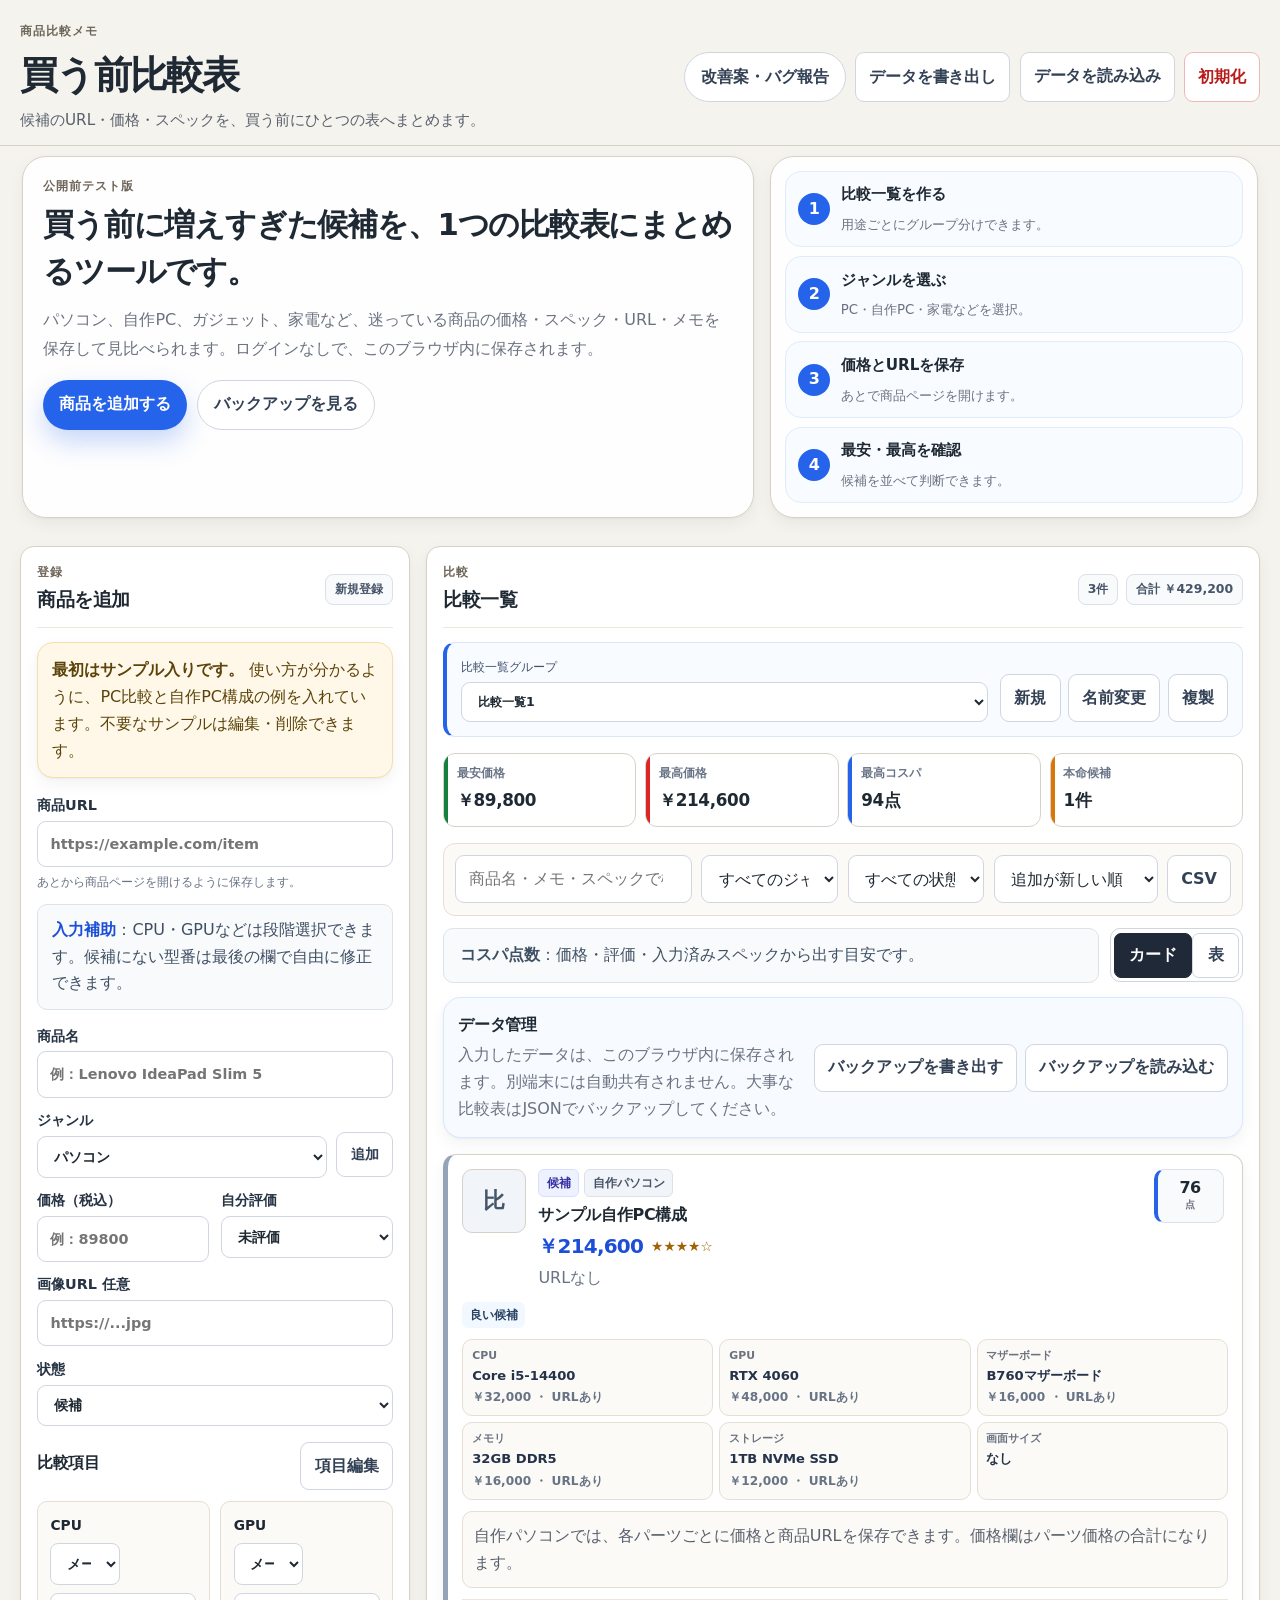
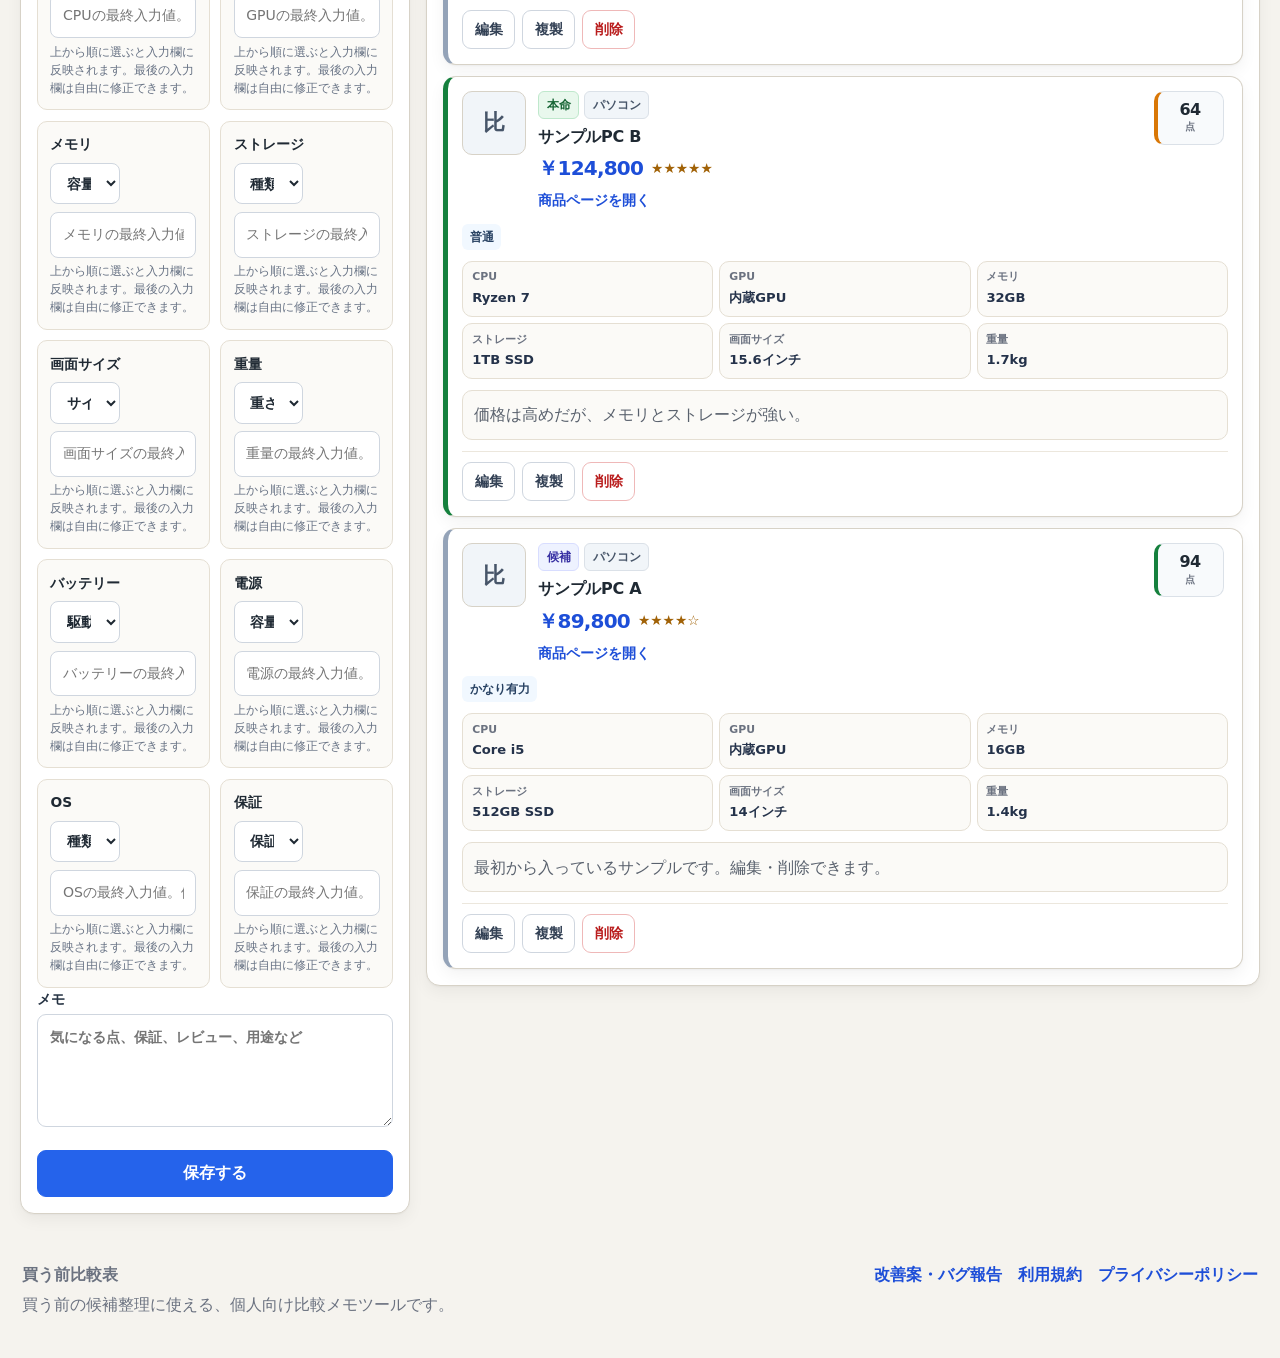
==== index.html @ 17bbf580 "first commit" ====
<!doctype html>
<html lang="ja">
<head>
  <meta charset="UTF-8" />
  <meta name="viewport" content="width=device-width, initial-scale=1.0" />
  <title>買う前比較表｜商品・PC・自作パーツを整理する比較メモ</title>
  <meta name="description" content="買う前に迷っている商品を、価格・スペック・URL・メモごとに整理できる比較表ツール。パソコン、自作PC、ガジェット、家電の候補整理に使えます。" />
  <meta name="theme-color" content="#2563eb" />
  <meta property="og:title" content="買う前比較表｜買う前の候補を整理する比較メモ" />
  <meta property="og:description" content="価格・スペック・URL・メモをまとめて、PC・自作パーツ・ガジェットなどを比較できます。" />
  <meta property="og:type" content="website" />
  <meta property="og:url" content="https://your-domain.example/" />
  <meta property="og:image" content="https://your-domain.example/ogp.png" />
  <meta name="twitter:card" content="summary_large_image" />
  <meta name="twitter:title" content="買う前比較表｜買う前の候補を整理する比較メモ" />
  <meta name="twitter:description" content="価格・スペック・URL・メモをまとめて、買う前の候補を整理できます。" />
  <meta name="twitter:image" content="https://your-domain.example/ogp.png" />
  <link rel="icon" href="favicon.svg" type="image/svg+xml" />
  <link rel="stylesheet" href="styles.css" />
</head>
<body>
  <header class="app-header">
    <div>
      <p class="eyebrow">商品比較メモ</p>
      <h1>買う前比較表</h1>
      <p class="lead">候補のURL・価格・スペックを、買う前にひとつの表へまとめます。</p>
    </div>
    <div class="header-actions">
      <a class="secondary button-link" href="feedback.html">改善案・バグ報告</a>
      <button id="exportJsonBtn" class="secondary">データを書き出し</button>
      <label class="secondary import-label">
        データを読み込み
        <input id="importJsonInput" type="file" accept="application/json" hidden>
      </label>
      <button id="resetBtn" class="danger ghost">初期化</button>
    </div>
  </header>

  <section class="public-intro" aria-label="買う前比較表の概要">
    <div class="intro-copy">
      <p class="eyebrow">公開前テスト版</p>
      <h2>買う前に増えすぎた候補を、1つの比較表にまとめるツールです。</h2>
      <p>パソコン、自作PC、ガジェット、家電など、迷っている商品の価格・スペック・URL・メモを保存して見比べられます。ログインなしで、このブラウザ内に保存されます。</p>
      <div class="intro-actions">
        <a class="primary button-link" href="#productForm">商品を追加する</a>
        <a class="secondary button-link" href="#dataManagement">バックアップを見る</a>
      </div>
    </div>
    <ol class="quick-steps">
      <li><span>1</span><strong>比較一覧を作る</strong><small>用途ごとにグループ分けできます。</small></li>
      <li><span>2</span><strong>ジャンルを選ぶ</strong><small>PC・自作PC・家電などを選択。</small></li>
      <li><span>3</span><strong>価格とURLを保存</strong><small>あとで商品ページを開けます。</small></li>
      <li><span>4</span><strong>最安・最高を確認</strong><small>候補を並べて判断できます。</small></li>
    </ol>
  </section>

  <main class="layout">
    <section class="panel form-panel">
      <div class="section-heading">
        <div>
          <p class="eyebrow">登録</p>
          <h2>商品を追加</h2>
        </div>
        <span id="formModeBadge" class="badge">新規登録</span>
      </div>

      <div class="sample-notice">
        <strong>最初はサンプル入りです。</strong>使い方が分かるように、PC比較と自作PC構成の例を入れています。不要なサンプルは編集・削除できます。
      </div>

      <form id="productForm">
        <input type="hidden" id="editingId" />

        <label>
          商品URL
          <input id="productUrl" type="url" placeholder="https://example.com/item" />
          <small>あとから商品ページを開けるように保存します。</small>
        </label>

        <div class="manual-guide">
          <strong>入力補助</strong>：CPU・GPUなどは段階選択できます。候補にない型番は最後の欄で自由に修正できます。
        </div>

        <label>
          商品名
          <input id="productName" type="text" placeholder="例：Lenovo IdeaPad Slim 5" required />
        </label>

        <label>
          ジャンル
          <div class="split-row">
            <select id="categorySelect"></select>
            <button id="newCategoryBtn" type="button" class="secondary compact">追加</button>
          </div>
        </label>

        <div class="two-column-form">
          <label>
            価格（税込）
            <input id="productPrice" type="number" min="0" step="1" placeholder="例：89800" />
          </label>

          <label>
            自分評価
            <select id="productRating">
              <option value="">未評価</option>
              <option value="5">★★★★★ 5</option>
              <option value="4">★★★★☆ 4</option>
              <option value="3">★★★☆☆ 3</option>
              <option value="2">★★☆☆☆ 2</option>
              <option value="1">★☆☆☆☆ 1</option>
            </select>
          </label>
        </div>

        <label>
          画像URL 任意
          <input id="imageUrl" type="url" placeholder="https://...jpg" />
        </label>

        <label>
          状態
          <select id="productStatus">
            <option value="候補">候補</option>
            <option value="本命">本命</option>
            <option value="保留">保留</option>
            <option value="買わない">買わない</option>
          </select>
        </label>

        <div class="dynamic-specs">
          <div class="section-heading mini">
            <h3>比較項目</h3>
            <button id="editSpecsBtn" type="button" class="secondary compact">項目編集</button>
          </div>
          <div id="specFields" class="spec-grid"></div>
        </div>

        <label>
          メモ
          <textarea id="productMemo" rows="4" placeholder="気になる点、保証、レビュー、用途など"></textarea>
        </label>

        <div class="form-actions">
          <button type="submit" class="primary">保存する</button>
          <button id="cancelEditBtn" type="button" class="secondary hidden">編集をやめる</button>
        </div>
      </form>
    </section>

    <section class="panel list-panel">
      <div class="section-heading list-heading">
        <div>
          <p class="eyebrow">比較</p>
          <h2>比較一覧</h2>
        </div>
        <div class="stats">
          <span id="itemCount">0件</span>
          <span id="totalPrice">合計 ¥0</span>
        </div>
      </div>

      <div class="group-manager" aria-label="比較一覧グループ管理">
        <label>
          比較一覧グループ
          <select id="groupSelect"></select>
        </label>
        <div class="group-actions">
          <button id="addGroupBtn" type="button" class="secondary compact">新規</button>
          <button id="renameGroupBtn" type="button" class="secondary compact">名前変更</button>
          <button id="duplicateGroupBtn" type="button" class="secondary compact">複製</button>
        </div>
      </div>

      <div class="summary-grid" id="summaryGrid">
        <article class="summary-card">
          <span>最安価格</span>
          <strong id="minPrice">-</strong>
        </article>
        <article class="summary-card">
          <span>最高価格</span>
          <strong id="maxPrice">-</strong>
        </article>
        <article class="summary-card highlight">
          <span>最高コスパ</span>
          <strong id="bestScore">-</strong>
        </article>
        <article class="summary-card">
          <span>本命候補</span>
          <strong id="favoriteCount">0件</strong>
        </article>
      </div>

      <div class="toolbar">
        <input id="searchInput" type="search" placeholder="商品名・メモ・スペックで検索" />
        <select id="filterCategory"></select>
        <select id="filterStatus">
          <option value="all">すべての状態</option>
          <option value="候補">候補</option>
          <option value="本命">本命</option>
          <option value="保留">保留</option>
          <option value="買わない">買わない</option>
        </select>
        <select id="sortSelect">
          <option value="createdDesc">追加が新しい順</option>
          <option value="scoreDesc">コスパが高い順</option>
          <option value="priceAsc">価格が安い順</option>
          <option value="priceDesc">価格が高い順</option>
          <option value="nameAsc">商品名順</option>
          <option value="statusAsc">状態順</option>
        </select>
        <button id="exportCsvBtn" class="secondary">CSV</button>
      </div>

      <div class="view-row">
        <div class="hint-card">
          <strong>コスパ点数</strong>：価格・評価・入力済みスペックから出す目安です。
        </div>
        <div class="view-switch" aria-label="表示切替">
          <button id="cardViewBtn" class="secondary active" type="button">カード</button>
          <button id="tableViewBtn" class="secondary" type="button">表</button>
        </div>
      </div>

      <div id="dataManagement" class="data-management">
        <div>
          <h3>データ管理</h3>
          <p>入力したデータは、このブラウザ内に保存されます。別端末には自動共有されません。大事な比較表はJSONでバックアップしてください。</p>
        </div>
        <div class="data-actions">
          <button id="exportJsonBtnInline" type="button" class="secondary compact">バックアップを書き出す</button>
          <label class="secondary import-label compact">
            バックアップを読み込む
            <input id="importJsonInputInline" type="file" accept="application/json" hidden>
          </label>
        </div>
      </div>

      <div id="emptyState" class="empty-state">
        <h3>商品が未登録です</h3>
        <p>フォームから比較したい商品を追加してください。使い方を試したい場合は、サンプルを入れられます。</p>
        <button id="loadSampleDataBtn" type="button" class="secondary">サンプルデータを追加</button>
      </div>

      <div id="cardsGrid" class="cards-grid hidden"></div>

      <div class="table-wrap hidden" id="tableWrap">
        <table id="productTable">
          <thead id="tableHead"></thead>
          <tbody id="tableBody"></tbody>
        </table>
      </div>
    </section>
  </main>

  <dialog id="categoryDialog" class="dialog wide-dialog">
    <form method="dialog" id="categoryForm">
      <h2>ジャンルを追加</h2>
      <label>
        ジャンル名
        <input id="newCategoryName" type="text" placeholder="例：カメラ" />
      </label>

      <div class="builder-heading">
        <div>
          <h3>比較項目と入力方式</h3>
          <p class="muted">項目ごとに入力方法を設定できます。</p>
        </div>
        <button id="addCategoryFieldBtn" type="button" class="secondary compact">項目を追加</button>
      </div>

      <div id="categoryFieldBuilder" class="field-builder"></div>

      <div class="hint-card compact-hint">
        <strong>候補選択：</strong>候補をカンマ区切りか改行で入力します。<br>
        <strong>段階選択：</strong><code>メーカー &gt; シリーズ &gt; 候補</code> のように1行ずつ入力します。
      </div>

      <menu>
        <button value="cancel" class="secondary">キャンセル</button>
        <button id="saveCategoryBtn" value="default" class="primary">追加</button>
      </menu>
    </form>
  </dialog>

  <dialog id="specDialog" class="dialog wide-dialog">
    <form method="dialog" id="specForm">
      <h2>比較項目を編集</h2>
      <p id="specDialogCategory" class="muted"></p>

      <div class="builder-heading">
        <div>
          <h3>項目設計</h3>
          <p class="muted">項目名・入力方式・候補・並び順を変更できます。</p>
        </div>
        <button id="addSpecFieldBtn" type="button" class="secondary compact">項目を追加</button>
      </div>

      <div id="specFieldBuilder" class="field-builder"></div>

      <div class="hint-card compact-hint">
        <strong>自動：</strong>CPUやGPUなど、アプリ側に用意した段階選択を使います。<br>
        <strong>自由入力：</strong>普通の入力欄になります。<br>
        <strong>候補から選択：</strong>自分で登録した候補から選べます。<br>
        <strong>段階選択：</strong><code>NVIDIA &gt; RTX 40シリーズ &gt; RTX 4060</code> のような階層候補を作れます。<br>
        <strong>順番変更：</strong>各項目の「↑」「↓」で比較表に出す順番を変えられます。
      </div>

      <menu>
        <button value="cancel" class="secondary">キャンセル</button>
        <button id="saveSpecsBtn" value="default" class="primary">保存</button>
      </menu>
    </form>
  </dialog>

  <footer class="app-footer">
    <div>
      <strong>買う前比較表</strong>
      <p>買う前の候補整理に使える、個人向け比較メモツールです。</p>
    </div>
    <nav aria-label="フッターリンク">
      <a href="feedback.html">改善案・バグ報告</a>
      <a href="terms.html">利用規約</a>
      <a href="privacy.html">プライバシーポリシー</a>
    </nav>
  </footer>

  <template id="specInputTemplate">
    <label class="spec-field">
      <span></span>
      <input type="text" />
    </label>
  </template>

  <script src="app.js"></script>
</body>
</html>
---- styles.css ----
:root {
  --bg: #f3f7fb;
  --panel: #ffffff;
  --ink: #172033;
  --muted: #667085;
  --line: #dbe4f0;
  --brand: #2563eb;
  --brand-strong: #1d4ed8;
  --brand-soft: #eaf2ff;
  --accent: #0f766e;
  --accent-soft: #e7f8f5;
  --danger: #e5484d;
  --danger-strong: #c92a2f;
  --danger-soft: #fff0f1;
  --warning: #f59e0b;
  --warning-soft: #fff7df;
  --success: #16a34a;
  --success-soft: #eaf8ef;
  --blue-soft: #eaf2ff;
  --shadow: 0 18px 44px rgba(37, 99, 235, 0.10);
  --shadow-small: 0 10px 24px rgba(15, 23, 42, 0.07);
  --radius: 22px;
}

* { box-sizing: border-box; }

html { scroll-behavior: smooth; }

body {
  margin: 0;
  font-family: Inter, ui-sans-serif, system-ui, -apple-system, BlinkMacSystemFont, "Segoe UI", sans-serif;
  color: var(--ink);
  background:
    linear-gradient(180deg, #ffffff 0%, #f7f7f7 42%, #eeeeee 100%);
  min-height: 100vh;
}

button,
input,
select,
textarea { font: inherit; }

button,
.import-label {
  border: 0;
  border-radius: 999px;
  padding: 0.72rem 1rem;
  cursor: pointer;
  font-weight: 800;
  transition: transform 0.15s ease, box-shadow 0.15s ease, opacity 0.15s ease, background 0.15s ease;
  white-space: nowrap;
}

button:hover,
.import-label:hover { transform: translateY(-1px); }
button:active { transform: translateY(0); }

.primary {
  background: var(--brand);
  color: white;
  box-shadow: 0 8px 18px rgba(47, 93, 80, 0.18);
}

.primary:hover { background: var(--brand-strong); }

.secondary,
.import-label {
  background: #efe8dc;
  color: var(--ink);
}

.secondary.active {
  background: var(--brand);
  color: white;
}

.danger { color: white; background: var(--danger); }
.ghost { background: transparent; color: var(--danger); border: 1px solid rgba(179, 58, 58, 0.35); }
.compact { padding: 0.66rem 0.85rem; }
.hidden { display: none !important; }

.app-header {
  max-width: 1440px;
  margin: 0 auto;
  padding: 2.2rem 1.4rem 1rem;
  display: flex;
  justify-content: space-between;
  align-items: flex-end;
  gap: 1.4rem;
}

h1, h2, h3, p { margin-top: 0; }
h1 { font-size: clamp(2.1rem, 4vw, 4.3rem); margin-bottom: 0.45rem; letter-spacing: -0.06em; }
h2 { margin-bottom: 0; font-size: 1.38rem; }
h3 { margin-bottom: 0.4rem; }
.lead { color: var(--muted); max-width: 52rem; margin-bottom: 0; line-height: 1.8; }
.eyebrow { color: var(--accent); font-weight: 900; letter-spacing: 0.08em; font-size: 0.78rem; margin-bottom: 0.3rem; }
.muted { color: var(--muted); }

.header-actions {
  display: flex;
  gap: 0.6rem;
  flex-wrap: wrap;
  justify-content: flex-end;
}

.layout {
  max-width: 1440px;
  margin: 0 auto;
  padding: 1rem 1.4rem 2.5rem;
  display: grid;
  grid-template-columns: minmax(340px, 430px) minmax(0, 1fr);
  gap: 1.2rem;
  align-items: start;
}

.panel {
  background: rgba(255, 253, 248, 0.9);
  border: 1px solid rgba(231, 223, 210, 0.92);
  border-radius: var(--radius);
  box-shadow: var(--shadow);
  backdrop-filter: blur(12px);
}

.form-panel { padding: 1.2rem; position: sticky; top: 1rem; }
.list-panel { padding: 1.2rem; min-width: 0; }

.section-heading {
  display: flex;
  justify-content: space-between;
  align-items: center;
  gap: 1rem;
  margin-bottom: 1.1rem;
}

.list-heading { margin-bottom: 0.8rem; }
.section-heading.mini { margin: 1rem 0 0.7rem; }

.badge,
.stats span {
  background: #f3eadb;
  color: #5c4222;
  border-radius: 999px;
  padding: 0.38rem 0.72rem;
  font-size: 0.82rem;
  font-weight: 900;
}

.stats {
  display: flex;
  gap: 0.5rem;
  flex-wrap: wrap;
  justify-content: flex-end;
}

.summary-grid {
  display: grid;
  grid-template-columns: repeat(auto-fit, minmax(140px, 1fr));
  gap: 0.7rem;
  margin-bottom: 1rem;
}

.summary-card {
  background: #fbf7ef;
  border: 1px solid var(--line);
  border-radius: 18px;
  padding: 0.8rem 0.95rem;
  min-width: 0;
}

.summary-card span {
  display: block;
  color: var(--muted);
  font-size: 0.78rem;
  font-weight: 800;
  margin-bottom: 0.25rem;
}

.summary-card strong {
  font-size: 1.2rem;
  letter-spacing: -0.03em;
}

.summary-card.highlight {
  background: var(--brand-soft);
  border-color: rgba(47, 93, 80, 0.25);
}

form label {
  display: block;
  font-weight: 800;
  margin-bottom: 0.82rem;
}

input,
select,
textarea {
  width: 100%;
  border: 1px solid var(--line);
  background: white;
  border-radius: 14px;
  padding: 0.78rem 0.9rem;
  color: var(--ink);
  outline: none;
  margin-top: 0.35rem;
}

input:focus,
select:focus,
textarea:focus {
  border-color: rgba(47, 93, 80, 0.65);
  box-shadow: 0 0 0 4px rgba(47, 93, 80, 0.1);
}

textarea { resize: vertical; }
small { display: block; color: var(--muted); font-weight: 500; margin-top: 0.35rem; line-height: 1.6; }

.fetch-status {
  margin-top: 0.55rem;
  border-radius: 14px;
  padding: 0.72rem 0.85rem;
  line-height: 1.6;
  font-size: 0.88rem;
  font-weight: 800;
  background: #f2eee6;
  border: 1px solid var(--line);
  color: #544536;
}

.fetch-status[data-type="loading"] {
  background: #edf3ef;
  border-color: rgba(47, 93, 80, 0.22);
  color: var(--brand-strong);
}

.fetch-status[data-type="success"] {
  background: #e7f2e9;
  border-color: rgba(47, 93, 80, 0.24);
  color: #24483e;
}

.fetch-status[data-type="error"] {
  background: #f8e6e4;
  border-color: rgba(179, 58, 58, 0.22);
  color: #8f302e;
}

button:disabled {
  cursor: wait;
  opacity: 0.72;
  transform: none;
}

.url-row,
.split-row,
.form-actions {
  display: flex;
  gap: 0.55rem;
  align-items: center;
}

.url-row input,
.split-row select { flex: 1; }
.form-actions { margin-top: 1rem; }
.form-actions button { flex: 1; }

.two-column-form {
  display: grid;
  grid-template-columns: 1fr 1fr;
  gap: 0.7rem;
}

.spec-grid {
  display: grid;
  grid-template-columns: repeat(2, minmax(0, 1fr));
  gap: 0.65rem;
}
.spec-field { margin-bottom: 0 !important; }
.spec-field span { display: block; font-size: 0.85rem; }

.toolbar {
  display: grid;
  grid-template-columns: minmax(160px, 1.3fr) minmax(120px, 0.75fr) minmax(120px, 0.75fr) minmax(140px, 0.9fr) auto;
  gap: 0.6rem;
  margin-bottom: 0.85rem;
}
.toolbar input,
.toolbar select { margin-top: 0; }

.view-row {
  display: grid;
  grid-template-columns: minmax(0, 1fr) auto;
  gap: 0.7rem;
  align-items: stretch;
  margin-bottom: 1rem;
}

.hint-card {
  background: #f2eee6;
  border: 1px dashed #d8cbb8;
  border-radius: 16px;
  padding: 0.85rem 1rem;
  color: #544536;
  line-height: 1.7;
}

.view-switch {
  display: flex;
  background: #f2eee6;
  border: 1px solid var(--line);
  border-radius: 999px;
  padding: 0.25rem;
  align-self: center;
}

.view-switch button {
  padding: 0.58rem 0.9rem;
  box-shadow: none;
}

.empty-state {
  padding: 3.5rem 1rem;
  text-align: center;
  color: var(--muted);
  border: 1px dashed var(--line);
  border-radius: 18px;
}

.cards-grid {
  display: grid;
  grid-template-columns: repeat(2, minmax(0, 1fr));
  gap: 0.9rem;
}

.product-card {
  background: white;
  border: 1px solid var(--line);
  border-radius: 22px;
  padding: 1rem;
  box-shadow: var(--shadow-small);
  display: flex;
  flex-direction: column;
  gap: 0.78rem;
  min-width: 0;
}

.card-top {
  display: grid;
  grid-template-columns: 76px minmax(0, 1fr) 68px;
  gap: 0.85rem;
  align-items: start;
}

.card-image-wrap {
  width: 76px;
  height: 76px;
  border-radius: 18px;
  border: 1px solid var(--line);
  overflow: hidden;
  background: #f3eadb;
  display: grid;
  place-items: center;
  color: #8a6d43;
  font-weight: 1000;
  font-size: 1.35rem;
}

.card-image { width: 100%; height: 100%; object-fit: cover; }
.card-image-wrap.no-image { background: linear-gradient(135deg, #f4eadc, #edf3ef); }

.card-main { min-width: 0; }
.card-meta { display: flex; flex-wrap: wrap; gap: 0.35rem; margin-bottom: 0.35rem; }
.product-card h3 {
  font-size: 1.02rem;
  line-height: 1.45;
  margin-bottom: 0.45rem;
  display: -webkit-box;
  -webkit-line-clamp: 2;
  -webkit-box-orient: vertical;
  overflow: hidden;
}

.card-price-row { display: flex; align-items: center; flex-wrap: wrap; gap: 0.5rem; margin-bottom: 0.25rem; }
.card-price { font-size: 1.25rem; letter-spacing: -0.04em; }
.rating-chip { color: #956421; font-weight: 900; font-size: 0.86rem; }
.category-chip {
  display: inline-flex;
  align-items: center;
  border-radius: 999px;
  padding: 0.28rem 0.58rem;
  background: var(--blue-soft);
  color: #334155;
  font-weight: 900;
  font-size: 0.82rem;
}

.score-ring {
  width: 66px;
  height: 66px;
  border-radius: 50%;
  display: grid;
  place-items: center;
  background:
    radial-gradient(circle closest-side, white 68%, transparent 70%),
    conic-gradient(var(--brand) calc(var(--score) * 1%), #eee5d7 0);
  border: 1px solid var(--line);
  position: relative;
}

.score-ring strong {
  font-size: 1.12rem;
  line-height: 1;
  letter-spacing: -0.04em;
}

.score-ring span {
  position: absolute;
  bottom: 0.78rem;
  font-size: 0.62rem;
  color: var(--muted);
  font-weight: 900;
}

.score-ring.excellent { background: radial-gradient(circle closest-side, white 68%, transparent 70%), conic-gradient(#2f5d50 calc(var(--score) * 1%), #eee5d7 0); }
.score-ring.good { background: radial-gradient(circle closest-side, white 68%, transparent 70%), conic-gradient(#5d7747 calc(var(--score) * 1%), #eee5d7 0); }
.score-ring.normal { background: radial-gradient(circle closest-side, white 68%, transparent 70%), conic-gradient(#c68b43 calc(var(--score) * 1%), #eee5d7 0); }
.score-ring.low { background: radial-gradient(circle closest-side, white 68%, transparent 70%), conic-gradient(#b33a3a calc(var(--score) * 1%), #eee5d7 0); }

.score-note {
  display: inline-flex;
  align-self: flex-start;
  border-radius: 999px;
  padding: 0.34rem 0.7rem;
  background: #f7f1e8;
  color: #5b5246;
  font-size: 0.82rem;
  font-weight: 900;
}

.spec-chip-list {
  list-style: none;
  margin: 0;
  padding: 0;
  display: grid;
  grid-template-columns: repeat(2, minmax(0, 1fr));
  gap: 0.45rem;
}

.spec-chip-list li {
  background: #fbf7ef;
  border: 1px solid #efe4d4;
  border-radius: 14px;
  padding: 0.55rem 0.65rem;
  min-width: 0;
}

.spec-chip-list span {
  display: block;
  color: var(--muted);
  font-size: 0.72rem;
  font-weight: 800;
  margin-bottom: 0.1rem;
}

.spec-chip-list strong {
  display: block;
  overflow: hidden;
  text-overflow: ellipsis;
  white-space: nowrap;
  font-size: 0.88rem;
}

.card-memo {
  color: var(--muted);
  background: #fbf7ef;
  border-radius: 14px;
  padding: 0.7rem;
  white-space: pre-wrap;
  line-height: 1.7;
  margin-bottom: 0;
}

.card-actions {
  display: flex;
  gap: 0.45rem;
  flex-wrap: wrap;
  margin-top: auto;
}
.card-actions button { padding: 0.5rem 0.72rem; font-size: 0.85rem; }

.table-wrap {
  overflow: auto;
  border: 1px solid var(--line);
  border-radius: 18px;
  background: white;
  max-height: 72vh;
}

table {
  width: 100%;
  border-collapse: separate;
  border-spacing: 0;
  min-width: 1080px;
}

th,
td {
  border-bottom: 1px solid var(--line);
  padding: 0.78rem;
  text-align: left;
  vertical-align: top;
  font-size: 0.92rem;
}

th {
  position: sticky;
  top: 0;
  z-index: 1;
  background: #f7f1e8;
  font-size: 0.78rem;
  color: #5b5246;
  letter-spacing: 0.04em;
  text-transform: uppercase;
}

tr:last-child td { border-bottom: 0; }
tbody tr:hover { background: #fffaf2; }

.product-cell {
  display: flex;
  gap: 0.7rem;
  min-width: 220px;
}

.thumb {
  width: 48px;
  height: 48px;
  border-radius: 12px;
  object-fit: cover;
  border: 1px solid var(--line);
  background: #f3eadb;
  flex: 0 0 auto;
}

.placeholder-thumb {
  display: grid;
  place-items: center;
  color: #8a6d43;
  font-weight: 1000;
}

.product-name { font-weight: 950; margin-bottom: 0.2rem; }
.product-link { color: var(--brand); font-weight: 900; text-decoration: none; font-size: 0.86rem; }
.product-link:hover { text-decoration: underline; }
.price { font-weight: 950; white-space: nowrap; }
.rating-cell { white-space: nowrap; color: #956421; font-weight: 900; }

.status-pill,
.score-badge {
  display: inline-flex;
  align-items: center;
  border-radius: 999px;
  padding: 0.28rem 0.58rem;
  font-weight: 950;
  white-space: nowrap;
  font-size: 0.82rem;
}

.status-pill { background: var(--brand-soft); color: var(--brand-strong); }
.status-pill[data-status="本命"] { background: #e6f0e3; color: #334e2e; }
.status-pill[data-status="保留"] { background: #f7f1e8; color: #7a5c2e; }
.status-pill[data-status="買わない"] { background: #f8e6e4; color: #8f302e; }

.score-badge.excellent { background: #dfeee7; color: #24483e; }
.score-badge.good { background: #e8f1df; color: #4b612e; }
.score-badge.normal { background: #f7ead2; color: #7a5c2e; }
.score-badge.low { background: #f8e6e4; color: #8f302e; }

.row-actions {
  display: flex;
  gap: 0.4rem;
  flex-wrap: wrap;
  min-width: 150px;
}
.row-actions button { padding: 0.45rem 0.62rem; font-size: 0.82rem; }
.memo-cell { color: var(--muted); min-width: 180px; white-space: pre-wrap; }

.dialog {
  border: 0;
  border-radius: 22px;
  width: min(520px, calc(100vw - 2rem));
  padding: 1.2rem;
  box-shadow: 0 25px 80px rgba(31, 41, 51, 0.22);
  background: var(--panel);
}
.dialog::backdrop { background: rgba(31, 41, 51, 0.3); backdrop-filter: blur(3px); }
.dialog menu { display: flex; justify-content: flex-end; gap: 0.6rem; padding: 0; margin-bottom: 0; }

@media (max-width: 1160px) {
  .cards-grid { grid-template-columns: 1fr; }
}

@media (max-width: 980px) {
  .app-header { align-items: flex-start; flex-direction: column; }
  .header-actions { justify-content: flex-start; }
  .layout { grid-template-columns: 1fr; }
  .form-panel { position: static; }
  .toolbar { grid-template-columns: 1fr 1fr; }
  .toolbar button { grid-column: span 2; }
  .view-row { grid-template-columns: 1fr; }
  .view-switch { justify-self: start; }
}

@media (max-width: 720px) {
  .app-header, .layout { padding-left: 0.8rem; padding-right: 0.8rem; }
  .app-header { padding-top: 1.3rem; }
  .panel { border-radius: 18px; }
  .toolbar, .spec-grid, .two-column-form, .summary-grid { grid-template-columns: 1fr; }
  .url-row, .split-row, .form-actions { flex-direction: column; align-items: stretch; }
  .section-heading { align-items: flex-start; flex-direction: column; }
  .stats { justify-content: flex-start; }
  .card-top { grid-template-columns: 64px minmax(0, 1fr); }
  .score-ring { grid-column: 1 / -1; width: 100%; height: auto; border-radius: 16px; padding: 0.65rem; display: flex; justify-content: center; gap: 0.25rem; background: var(--brand-soft) !important; }
  .score-ring span { position: static; align-self: end; }
  .card-image-wrap { width: 64px; height: 64px; border-radius: 16px; }
  .spec-chip-list { grid-template-columns: 1fr; }
  .view-switch { width: 100%; display: grid; grid-template-columns: 1fr 1fr; border-radius: 18px; }
  .view-switch button { width: 100%; }
}

@media (max-width: 420px) {
  button, .import-label { width: 100%; text-align: center; }
  .header-actions { width: 100%; }
  .product-card { padding: 0.85rem; }
  .card-actions { display: grid; grid-template-columns: 1fr; }
}

.paste-assist {
  margin-top: 0.55rem;
  border: 1px dashed rgba(47, 93, 80, 0.28);
  background: rgba(237, 243, 239, 0.75);
  border-radius: 16px;
  padding: 0.75rem;
}

.paste-assist summary {
  cursor: pointer;
  font-weight: 900;
  color: var(--brand-strong);
}

.paste-assist p {
  color: var(--muted);
  font-size: 0.86rem;
  line-height: 1.6;
  margin: 0.55rem 0;
}

.paste-assist textarea {
  margin-bottom: 0.55rem;
  font-weight: 500;
}

.manual-guide {
  border: 1px solid rgba(47, 93, 80, 0.2);
  background: rgba(237, 243, 239, 0.82);
  border-radius: 16px;
  padding: 0.8rem 0.9rem;
  line-height: 1.7;
  color: #32483f;
  margin-bottom: 0.9rem;
}

.manual-guide strong {
  color: var(--brand-strong);
}

.option-helper {
  font-size: 0.75rem;
  line-height: 1.5;
  margin-top: 0.28rem;
}

/* 段階選択式スペック入力 */
.tiered-spec-field {
  background: rgba(251, 247, 239, 0.72);
  border: 1px solid var(--line);
  border-radius: 18px;
  padding: 0.78rem;
}

.tiered-spec-field > span {
  font-size: 0.86rem;
  margin-bottom: 0.45rem;
  color: var(--ink);
}

.tiered-picker {
  display: grid;
  gap: 0.48rem;
}

.tiered-controls {
  display: grid;
  grid-template-columns: repeat(2, minmax(0, 1fr));
  gap: 0.45rem;
}

.tiered-controls select,
.tiered-final-input {
  margin-top: 0;
  border-radius: 12px;
  padding: 0.68rem 0.72rem;
  font-size: 0.88rem;
}

.tiered-final-input {
  background: #fff;
  border-style: dashed;
  font-weight: 800;
}

.tiered-final-input::placeholder {
  font-weight: 500;
}

@media (max-width: 720px) {
  .tiered-controls {
    grid-template-columns: 1fr;
  }
}

.wide-dialog {
  width: min(860px, calc(100vw - 2rem));
  max-height: min(86vh, 900px);
  overflow: auto;
}

.builder-heading {
  display: flex;
  align-items: flex-start;
  justify-content: space-between;
  gap: 1rem;
  margin: 1rem 0 0.8rem;
}

.builder-heading h3 {
  margin-bottom: 0.25rem;
}

.builder-heading p {
  margin-bottom: 0;
  line-height: 1.6;
}

.field-builder {
  display: grid;
  gap: 0.85rem;
  margin-bottom: 0.9rem;
}

.field-builder-row {
  background: #fbf7ef;
  border: 1px solid var(--line);
  border-radius: 18px;
  padding: 0.9rem;
}

.field-builder-top {
  display: grid;
  grid-template-columns: minmax(150px, 1fr) minmax(180px, 0.9fr) auto;
  gap: 0.65rem;
  align-items: end;
}

.builder-row-actions {
  display: flex;
  gap: 0.35rem;
  align-items: center;
  justify-content: flex-end;
  flex-wrap: wrap;
}

.builder-row-actions .compact {
  min-width: 2.4rem;
}

.field-builder-row label {
  margin-bottom: 0.65rem;
}

.field-builder-row label:last-child {
  margin-bottom: 0;
}

.builder-options-block,
.builder-tiered-block {
  margin-top: 0.55rem;
}

.builder-tiered-block {
  background: rgba(237, 243, 239, 0.7);
  border: 1px dashed rgba(47, 93, 80, 0.22);
  border-radius: 16px;
  padding: 0.75rem;
}

.compact-hint {
  font-size: 0.9rem;
  margin: 0.8rem 0 0.2rem;
}

.compact-hint code {
  background: white;
  border: 1px solid var(--line);
  padding: 0.08rem 0.28rem;
  border-radius: 6px;
}

.selectable-spec-field select {
  margin-bottom: 0.4rem;
}

.selectable-spec-field input {
  margin-top: 0.15rem;
}

@media (max-width: 720px) {
  .builder-heading {
    flex-direction: column;
  }

  .field-builder-top {
    grid-template-columns: 1fr;
  }

  .builder-row-actions {
    justify-content: stretch;
  }

  .builder-row-actions button {
    flex: 1;
  }
}

/* 自作パソコン：パーツごとの価格・URL入力 */
.self-build-spec-grid {
  display: grid;
  grid-template-columns: 1fr;
  gap: 0.8rem;
}

.self-build-summary {
  display: grid;
  grid-template-columns: minmax(0, 1fr) auto;
  gap: 0.85rem;
  align-items: center;
  border: 1px solid rgba(47, 93, 80, 0.22);
  background: rgba(237, 243, 239, 0.9);
  border-radius: 18px;
  padding: 0.95rem;
}

.self-build-summary p {
  color: var(--muted);
  margin-top: 0.25rem;
  line-height: 1.65;
}

.self-build-total-box {
  min-width: 140px;
  border-radius: 16px;
  background: white;
  border: 1px solid var(--line);
  padding: 0.75rem 0.9rem;
  text-align: right;
  box-shadow: var(--shadow-small);
}

.self-build-total-box span {
  display: block;
  color: var(--muted);
  font-size: 0.78rem;
  font-weight: 900;
}

.self-build-total-box strong {
  display: block;
  margin-top: 0.12rem;
  font-size: 1.15rem;
  letter-spacing: -0.04em;
}

.self-build-part-field {
  border: 1px solid var(--line);
  background: #fffaf2;
  border-radius: 20px;
  padding: 0.85rem;
  display: grid;
  gap: 0.7rem;
}

.self-build-part-title {
  display: flex;
  justify-content: space-between;
  gap: 0.8rem;
  align-items: baseline;
}

.self-build-part-title strong {
  font-size: 1rem;
}

.self-build-part-title span {
  color: var(--muted);
  font-weight: 800;
  font-size: 0.78rem;
}

.self-build-main-input {
  margin-bottom: 0 !important;
  background: white;
}

.self-build-meta-grid {
  display: grid;
  grid-template-columns: 0.75fr 1.25fr;
  gap: 0.55rem;
}

.self-build-meta-grid label {
  margin-bottom: 0 !important;
}

.self-build-meta-grid input {
  margin-top: 0.28rem;
}

.self-build-part-memo-label {
  grid-column: 1 / -1;
}

.part-cell {
  display: grid;
  gap: 0.15rem;
  min-width: 150px;
}

.part-cell strong {
  font-size: 0.9rem;
}

.part-cell span {
  display: flex;
  flex-wrap: wrap;
  gap: 0.4rem;
  align-items: center;
}

.part-inline-price,
.part-inline-memo,
.part-chip-meta {
  display: block;
  color: var(--muted);
  font-size: 0.76rem;
  font-weight: 850;
  margin-top: 0.12rem;
}

.part-link {
  font-size: 0.76rem;
}

@media (max-width: 720px) {
  .self-build-summary,
  .self-build-meta-grid {
    grid-template-columns: 1fr;
  }

  .self-build-total-box {
    text-align: left;
  }

  .self-build-part-title {
    align-items: flex-start;
    flex-direction: column;
  }
}


/* ===== Friendly color redesign ===== */
body {
  background:
    radial-gradient(circle at 12% 0%, rgba(37, 99, 235, 0.10), transparent 30%),
    radial-gradient(circle at 88% 8%, rgba(20, 184, 166, 0.12), transparent 28%),
    linear-gradient(180deg, #f7fbff 0%, #f3f7fb 52%, #eef4fb 100%);
}

body::before {
  content: "";
  position: fixed;
  inset: 0;
  pointer-events: none;
  background-image:
    linear-gradient(rgba(37,99,235,0.045) 1px, transparent 1px),
    linear-gradient(90deg, rgba(37,99,235,0.045) 1px, transparent 1px);
  background-size: 44px 44px;
  mask-image: linear-gradient(to bottom, rgba(0,0,0,0.48), transparent 62%);
}

.app-header { padding-top: 2.3rem; }

h1 {
  font-weight: 950;
  letter-spacing: -0.075em;
  color: #10213f;
}

h2, h3, .product-name { letter-spacing: -0.035em; }

.eyebrow {
  color: var(--brand);
  letter-spacing: 0.12em;
  text-transform: uppercase;
}

.lead { color: #53627a; }

.panel {
  background: rgba(255, 255, 255, 0.92);
  border: 1px solid rgba(206, 220, 240, 0.96);
  box-shadow: var(--shadow);
}

.form-panel,
.list-panel { box-shadow: 0 22px 60px rgba(37, 99, 235, 0.08); }

button,
.import-label {
  border: 1px solid transparent;
  letter-spacing: -0.01em;
}

.primary {
  background: linear-gradient(135deg, var(--brand), #3b82f6);
  color: #ffffff;
  box-shadow: 0 12px 26px rgba(37, 99, 235, 0.25);
}

.primary:hover { background: linear-gradient(135deg, var(--brand-strong), #2563eb); }

.secondary,
.import-label {
  background: #edf4ff;
  color: #1d4ed8;
  border-color: #c7dcff;
}

.secondary:hover,
.import-label:hover { background: #dfeeff; }

.secondary.active {
  background: var(--brand);
  color: #ffffff;
  border-color: var(--brand);
}

.danger {
  color: #ffffff;
  background: linear-gradient(135deg, var(--danger), #f87171);
  box-shadow: 0 10px 22px rgba(229, 72, 77, 0.18);
}

.danger:hover { background: linear-gradient(135deg, var(--danger-strong), var(--danger)); }

.ghost {
  background: #ffffff;
  color: var(--danger-strong);
  border: 1px solid rgba(229, 72, 77, 0.35);
}

.ghost:hover { background: var(--danger-soft); }

.badge,
.stats span {
  background: #eaf2ff;
  color: #1d4ed8;
  border: 1px solid #c7dcff;
}

.summary-card {
  background: #ffffff;
  border-color: #dbe7f6;
  box-shadow: 0 8px 20px rgba(15, 23, 42, 0.04);
}

.summary-card:nth-child(1) {
  background: #eaf8ef;
  border-color: #bfe8cc;
}

.summary-card:nth-child(2) {
  background: #fff0f1;
  border-color: #ffc9ce;
}

.summary-card.highlight {
  background: #eaf2ff;
  border-color: #bad3ff;
}

input,
select,
textarea,
.dialog,
.self-build-total-box,
.product-card,
.table-wrap,
.compact-hint code {
  background: #ffffff;
  border-color: var(--line);
}

input:focus,
select:focus,
textarea:focus {
  border-color: var(--brand);
  box-shadow: 0 0 0 4px rgba(37, 99, 235, 0.13);
}

.fetch-status {
  background: #f3f7ff;
  border-color: #c7dcff;
  color: #1e3a8a;
}

.fetch-status[data-type="loading"] {
  background: #eaf2ff;
  border-color: #bad3ff;
  color: #1d4ed8;
}

.fetch-status[data-type="success"] {
  background: var(--success-soft);
  border-color: #bfe8cc;
  color: #166534;
}

.fetch-status[data-type="error"] {
  background: var(--danger-soft);
  border-color: #ffc9ce;
  color: #b4232b;
}

.hint-card,
.manual-guide,
.paste-assist,
.builder-tiered-block {
  background: #f1f8ff;
  border-color: #c7dcff;
  color: #284263;
}

.manual-guide strong,
.paste-assist summary,
.product-link { color: var(--brand-strong); }

.tiered-spec-field,
.field-builder-row,
.self-build-part-field,
.card-memo,
.spec-chip-list li,
.score-note {
  background: #f8fbff;
  border-color: #dbe7f6;
  color: #24324a;
}

.self-build-summary {
  background: linear-gradient(135deg, #eaf2ff, #e7f8f5);
  border-color: #bad3ff;
}

.card-image-wrap,
.thumb,
.placeholder-thumb {
  background: #eaf2ff;
  color: var(--brand-strong);
}

.card-image-wrap.no-image { background: linear-gradient(135deg, #eaf2ff, #e7f8f5); }

.product-card {
  transition: transform 0.16s ease, box-shadow 0.16s ease, border-color 0.16s ease;
}

.product-card:hover {
  transform: translateY(-2px);
  border-color: #bad3ff;
  box-shadow: 0 18px 42px rgba(37, 99, 235, 0.12);
}

.category-chip {
  background: #eef2ff;
  color: #4338ca;
  border: 1px solid #d8ddff;
}

.rating-chip,
.rating-cell { color: #b45309; }

.view-switch {
  background: #edf4ff;
  border-color: #c7dcff;
}

.empty-state {
  border-color: #c7dcff;
  background: rgba(255, 255, 255, 0.58);
}

th {
  background: #eaf2ff;
  color: #1e3a8a;
}

tbody tr:hover { background: #f6faff; }

.price,
.card-price { color: #1d4ed8; }

.status-pill { border: 1px solid transparent; }
.status-pill[data-status="本命"] { background: var(--success-soft); color: #166534; border-color: #bfe8cc; }
.status-pill[data-status="保留"] { background: var(--warning-soft); color: #92400e; border-color: #fde3a3; }
.status-pill[data-status="買わない"] { background: var(--danger-soft); color: #b4232b; border-color: #ffc9ce; }

.score-badge.excellent { background: #dcfce7; color: #166534; border: 1px solid #bfe8cc; }
.score-badge.good { background: #eaf2ff; color: #1d4ed8; border: 1px solid #bad3ff; }
.score-badge.normal { background: #fff7df; color: #92400e; border: 1px solid #fde3a3; }
.score-badge.low { background: #fff0f1; color: #b4232b; border: 1px solid #ffc9ce; }

.score-ring {
  background:
    radial-gradient(circle closest-side, #ffffff 68%, transparent 70%),
    conic-gradient(var(--brand) calc(var(--score) * 1%), #e5eefb 0);
  border-color: #dbe7f6;
}

.score-ring.excellent {
  background:
    radial-gradient(circle closest-side, #ffffff 68%, transparent 70%),
    conic-gradient(var(--success) calc(var(--score) * 1%), #e5eefb 0);
}
.score-ring.good {
  background:
    radial-gradient(circle closest-side, #ffffff 68%, transparent 70%),
    conic-gradient(var(--brand) calc(var(--score) * 1%), #e5eefb 0);
}
.score-ring.normal {
  background:
    radial-gradient(circle closest-side, #ffffff 68%, transparent 70%),
    conic-gradient(var(--warning) calc(var(--score) * 1%), #e5eefb 0);
}
.score-ring.low {
  background:
    radial-gradient(circle closest-side, #ffffff 68%, transparent 70%),
    conic-gradient(var(--danger) calc(var(--score) * 1%), #e5eefb 0);
}

.score-note {
  color: #284263;
  background: #f1f8ff;
}

.part-inline-price,
.part-inline-memo,
.part-chip-meta { color: #53627a; }
.part-link { color: var(--brand-strong); }

.dialog::backdrop {
  background: rgba(15, 23, 42, 0.34);
  backdrop-filter: blur(5px);
}

::-webkit-scrollbar { width: 10px; height: 10px; }
::-webkit-scrollbar-track { background: #eaf2ff; }
::-webkit-scrollbar-thumb {
  background: #a9c6f6;
  border: 2px solid #eaf2ff;
  border-radius: 999px;
}
::-webkit-scrollbar-thumb:hover { background: #7fb0f2; }

@media (max-width: 720px) {
  .score-ring { background: #eaf2ff !important; }
}

/* ===== Practical comparison tool redesign =====
   Direction: less template-like / less AI-looking.
   More like a real product comparison notebook used for shopping decisions. */
:root {
  --bg: #f5f3ee;
  --paper: #ffffff;
  --paper-2: #fbfaf7;
  --ink: #1f2933;
  --muted: #6b7280;
  --line: #d7d2c7;
  --line-strong: #bdb6a8;
  --brand: #2563eb;
  --brand-strong: #1d4ed8;
  --brand-soft: #e8f0ff;
  --accent: #0f766e;
  --accent-soft: #e6f4f1;
  --danger: #dc2626;
  --danger-strong: #b91c1c;
  --danger-soft: #fee2e2;
  --warning: #d97706;
  --warning-soft: #fff3d6;
  --success: #15803d;
  --success-soft: #e7f5ea;
  --shadow: 0 1px 2px rgba(20, 20, 20, 0.05), 0 10px 22px rgba(20, 20, 20, 0.06);
  --shadow-small: 0 1px 2px rgba(20, 20, 20, 0.04), 0 6px 16px rgba(20, 20, 20, 0.05);
  --radius: 14px;
}

html { scroll-behavior: auto; }

body {
  background: var(--bg) !important;
  color: var(--ink);
  font-family: ui-sans-serif, system-ui, -apple-system, BlinkMacSystemFont, "Segoe UI", "Noto Sans JP", sans-serif;
  line-height: 1.55;
}

body::before { display: none !important; }

.app-header {
  max-width: 1360px;
  padding: 1.35rem 1.25rem 0.75rem;
  align-items: center;
  border-bottom: 1px solid rgba(189, 182, 168, 0.55);
  margin-bottom: 0.25rem;
}

h1 {
  font-size: clamp(1.75rem, 3vw, 2.65rem);
  letter-spacing: -0.045em;
  margin-bottom: 0.2rem;
  color: var(--ink);
  font-weight: 900;
}

h2 {
  font-size: 1.16rem;
  letter-spacing: -0.025em;
  font-weight: 850;
}

h3 {
  font-size: 1rem;
  letter-spacing: -0.02em;
  font-weight: 850;
}

.lead {
  max-width: 46rem;
  color: #59616d;
  line-height: 1.65;
  font-size: 0.95rem;
}

.eyebrow {
  color: #6f665a;
  letter-spacing: 0.08em;
  text-transform: none;
  font-size: 0.75rem;
  font-weight: 850;
}

.layout {
  max-width: 1360px;
  grid-template-columns: minmax(330px, 390px) minmax(0, 1fr);
  gap: 1rem;
  padding: 0.95rem 1.25rem 2.25rem;
}

.panel {
  background: var(--paper) !important;
  border: 1px solid var(--line) !important;
  border-radius: var(--radius) !important;
  box-shadow: var(--shadow-small) !important;
  backdrop-filter: none !important;
}

.form-panel,
.list-panel {
  box-shadow: var(--shadow-small) !important;
  padding: 1rem;
}

.section-heading {
  border-bottom: 1px solid #ece7dd;
  padding-bottom: 0.72rem;
  margin-bottom: 0.9rem;
}

.section-heading.mini {
  border-bottom: 0;
  padding-bottom: 0;
}

button,
.import-label {
  border-radius: 9px;
  padding: 0.64rem 0.82rem;
  font-weight: 750;
  transition: background-color 0.12s ease, border-color 0.12s ease, color 0.12s ease, box-shadow 0.12s ease;
  box-shadow: none !important;
}

button:hover,
.import-label:hover {
  transform: none !important;
}

.primary {
  background: #2563eb !important;
  color: #fff;
  border-color: #2563eb !important;
}

.primary:hover { background: #1d4ed8 !important; }

.secondary,
.import-label {
  background: #ffffff !important;
  color: #334155;
  border: 1px solid #cfd6df !important;
}

.secondary:hover,
.import-label:hover { background: #f2f5f8 !important; }

.secondary.active {
  background: #1f2937 !important;
  color: #fff;
  border-color: #1f2937 !important;
}

.danger {
  background: #dc2626 !important;
  color: #fff;
  border-color: #dc2626 !important;
}

.ghost {
  background: #fff !important;
  color: #b91c1c;
  border: 1px solid #efb8b8 !important;
}

.ghost:hover { background: #fff5f5 !important; }

.badge,
.stats span {
  background: #f8fafc !important;
  color: #475569;
  border: 1px solid #dbe1e8;
  border-radius: 8px;
  padding: 0.3rem 0.55rem;
  font-size: 0.78rem;
  font-weight: 800;
}

.summary-grid {
  grid-template-columns: repeat(4, minmax(120px, 1fr));
  gap: 0.55rem;
}

.summary-card,
.summary-card:nth-child(1),
.summary-card:nth-child(2),
.summary-card.highlight {
  background: #fff !important;
  border: 1px solid var(--line) !important;
  border-radius: 12px;
  box-shadow: none !important;
  padding: 0.72rem 0.8rem;
  position: relative;
  overflow: hidden;
}

.summary-card::before {
  content: "";
  position: absolute;
  left: 0;
  top: 0;
  bottom: 0;
  width: 4px;
  background: #94a3b8;
}

.summary-card:nth-child(1)::before { background: var(--success); }
.summary-card:nth-child(2)::before { background: var(--danger); }
.summary-card:nth-child(3)::before { background: var(--brand); }
.summary-card:nth-child(4)::before { background: var(--warning); }

.summary-card span {
  font-size: 0.72rem;
  color: #687385;
}

.summary-card strong {
  font-size: 1.05rem;
  letter-spacing: -0.02em;
}

form label {
  font-size: 0.9rem;
  font-weight: 760;
  margin-bottom: 0.72rem;
  color: #273444;
}

input,
select,
textarea {
  border-radius: 9px;
  border: 1px solid #cfd6df !important;
  background: #fff !important;
  padding: 0.68rem 0.78rem;
  margin-top: 0.28rem;
}

input:focus,
select:focus,
textarea:focus {
  border-color: #2563eb !important;
  box-shadow: 0 0 0 3px rgba(37, 99, 235, 0.12) !important;
}

small,
.muted { color: #687385; }

.manual-guide,
.hint-card,
.paste-assist,
.builder-tiered-block {
  background: #f8fafc !important;
  border: 1px solid #dce3ea !important;
  border-radius: 10px;
  color: #405064;
  line-height: 1.65;
}

.manual-guide strong,
.paste-assist summary,
.product-link { color: #1d4ed8; }

.toolbar {
  background: #fbfaf7;
  border: 1px solid #e5dfd3;
  border-radius: 12px;
  padding: 0.7rem;
  margin-bottom: 0.75rem;
}

.view-row {
  margin-bottom: 0.85rem;
}

.view-switch {
  background: #ffffff !important;
  border: 1px solid #cfd6df !important;
  border-radius: 10px;
  padding: 0.2rem;
}

.view-switch button {
  border-radius: 7px;
}

.empty-state {
  background: #fbfaf7 !important;
  border: 1px dashed #c9c0b1 !important;
  border-radius: 12px;
  padding: 3rem 1rem;
}

.cards-grid {
  grid-template-columns: 1fr;
  gap: 0.7rem;
}

.product-card {
  background: #fff !important;
  border: 1px solid var(--line) !important;
  border-left: 5px solid #94a3b8 !important;
  border-radius: 13px !important;
  box-shadow: var(--shadow-small) !important;
  padding: 0.9rem;
  gap: 0.68rem;
}

.product-card:hover {
  transform: none !important;
  border-color: var(--line-strong) !important;
  border-left-color: #64748b !important;
  box-shadow: var(--shadow) !important;
}

.product-card:has(.status-pill[data-status="本命"]) { border-left-color: var(--success) !important; }
.product-card:has(.status-pill[data-status="保留"]) { border-left-color: var(--warning) !important; }
.product-card:has(.status-pill[data-status="買わない"]) { border-left-color: var(--danger) !important; }

.card-top {
  grid-template-columns: 64px minmax(0, 1fr) 74px;
  gap: 0.75rem;
}

.card-image-wrap,
.thumb,
.placeholder-thumb {
  background: #f1f5f9 !important;
  color: #475569;
  border-radius: 10px;
}

.card-image-wrap {
  width: 64px;
  height: 64px;
}

.card-image-wrap.no-image { background: #f1f5f9 !important; }

.product-card h3 {
  font-size: 1rem;
  margin-bottom: 0.35rem;
}

.category-chip,
.status-pill,
.score-badge,
.score-note {
  border-radius: 6px;
  font-size: 0.76rem;
  padding: 0.22rem 0.45rem;
  font-weight: 820;
}

.category-chip {
  background: #f1f5f9 !important;
  color: #475569;
  border: 1px solid #dbe1e8;
}

.status-pill {
  background: #eef2ff !important;
  color: #3730a3;
  border: 1px solid #d8ddff !important;
}
.status-pill[data-status="本命"] { background: #e9f8ed !important; color: #166534; border-color: #bfe8cc !important; }
.status-pill[data-status="保留"] { background: #fff6df !important; color: #92400e; border-color: #f4d28c !important; }
.status-pill[data-status="買わない"] { background: #fff0f0 !important; color: #b91c1c; border-color: #f3b4b4 !important; }

.card-price,
.price {
  color: #1d4ed8;
  font-weight: 900;
}

.rating-chip,
.rating-cell { color: #a16207; }

.score-ring,
.score-ring.excellent,
.score-ring.good,
.score-ring.normal,
.score-ring.low {
  width: 70px;
  height: auto;
  min-height: 54px;
  border-radius: 10px;
  display: flex;
  flex-direction: column;
  justify-content: center;
  align-items: center;
  background: #f8fafc !important;
  border: 1px solid #dbe1e8;
}

.score-ring strong { font-size: 1rem; }
.score-ring span {
  position: static;
  font-size: 0.62rem;
  margin-top: 0.12rem;
}

.score-ring.excellent { border-left: 4px solid var(--success); }
.score-ring.good { border-left: 4px solid var(--brand); }
.score-ring.normal { border-left: 4px solid var(--warning); }
.score-ring.low { border-left: 4px solid var(--danger); }

.spec-chip-list {
  grid-template-columns: repeat(3, minmax(0, 1fr));
  gap: 0.38rem;
}

.spec-chip-list li,
.card-memo,
.tiered-spec-field,
.field-builder-row,
.self-build-part-field {
  background: #fbfaf7 !important;
  border: 1px solid #e5dfd3 !important;
  border-radius: 10px;
}

.spec-chip-list li { padding: 0.48rem 0.55rem; }
.spec-chip-list span { font-size: 0.68rem; }
.spec-chip-list strong { font-size: 0.82rem; }

.card-memo {
  color: #59616d;
  padding: 0.65rem;
}

.card-actions {
  border-top: 1px solid #ece7dd;
  padding-top: 0.65rem;
}

.table-wrap {
  border: 1px solid var(--line) !important;
  border-radius: 12px;
  box-shadow: none;
}

table { min-width: 1100px; }

th {
  background: #f0ece3 !important;
  color: #51483e;
  border-bottom: 1px solid var(--line-strong);
  font-size: 0.74rem;
  letter-spacing: 0.04em;
}

td {
  background: #fff;
  padding: 0.7rem;
  font-size: 0.89rem;
}

tbody tr:hover { background: #faf7ef !important; }
tbody tr:hover td { background: #faf7ef; }

.product-name { font-weight: 850; }
.product-link { text-decoration: none; }
.product-link:hover { text-decoration: underline; }

.dialog {
  border-radius: 14px;
  border: 1px solid var(--line) !important;
  box-shadow: 0 18px 60px rgba(20, 20, 20, 0.22);
}

.dialog::backdrop {
  background: rgba(31, 41, 51, 0.32);
  backdrop-filter: none;
}

.builder-heading {
  border-top: 1px solid #ece7dd;
  padding-top: 0.9rem;
}

.builder-row-actions .compact {
  border-radius: 7px;
}

.tiered-controls select,
.tiered-final-input {
  border-radius: 8px;
}

.tiered-final-input {
  border-style: solid !important;
  background: #fff !important;
  font-weight: 760;
}

.self-build-summary {
  background: #f8fafc !important;
  border: 1px solid #dce3ea !important;
  border-radius: 12px;
}

.self-build-total-box {
  background: #fff !important;
  border: 1px solid #dbe1e8 !important;
  border-radius: 10px;
  box-shadow: none !important;
}

.self-build-part-field {
  border-left: 4px solid #94a3b8 !important;
}

.self-build-part-title strong { font-size: 0.94rem; }
.self-build-part-title span { font-size: 0.72rem; }

.part-inline-price,
.part-inline-memo,
.part-chip-meta { color: #687385; }
.part-link { color: #1d4ed8; }

::-webkit-scrollbar { width: 10px; height: 10px; }
::-webkit-scrollbar-track { background: #eee9df; }
::-webkit-scrollbar-thumb {
  background: #b8c0cc;
  border: 2px solid #eee9df;
  border-radius: 999px;
}
::-webkit-scrollbar-thumb:hover { background: #8d98a8; }

@media (max-width: 1160px) {
  .spec-chip-list { grid-template-columns: repeat(2, minmax(0, 1fr)); }
}

@media (max-width: 980px) {
  .app-header { align-items: flex-start; }
  .layout { grid-template-columns: 1fr; }
  .form-panel { position: static; }
  .summary-grid { grid-template-columns: repeat(2, minmax(0, 1fr)); }
}

@media (max-width: 720px) {
  .app-header,
  .layout { padding-left: 0.8rem; padding-right: 0.8rem; }
  .summary-grid,
  .spec-chip-list { grid-template-columns: 1fr; }
  .toolbar { padding: 0.6rem; }
  .card-top { grid-template-columns: 54px minmax(0, 1fr); }
  .score-ring { grid-column: 1 / -1; width: 100%; min-height: 44px; flex-direction: row; gap: 0.35rem; background: #f8fafc !important; }
  .card-image-wrap { width: 54px; height: 54px; }
}

/* 比較一覧グループ */
.group-manager {
  display: grid;
  grid-template-columns: minmax(220px, 1fr) auto;
  gap: 0.75rem;
  align-items: end;
  margin: 0.85rem 0 1rem;
  padding: 0.85rem;
  border: 1px solid #dbe7f3;
  border-left: 4px solid #2563eb;
  border-radius: 12px;
  background: #f8fbff;
}

.group-manager label {
  margin: 0;
  font-size: 0.78rem;
  color: #42526b;
}

.group-manager select {
  margin-top: 0.35rem;
  font-weight: 700;
  background: #fff;
}

.group-actions {
  display: flex;
  gap: 0.45rem;
  flex-wrap: wrap;
  justify-content: flex-end;
}

.group-actions .compact {
  min-height: 38px;
}

@media (max-width: 720px) {
  .group-manager {
    grid-template-columns: 1fr;
  }
  .group-actions {
    justify-content: stretch;
  }
  .group-actions button {
    flex: 1 1 auto;
  }
}

/* 公開前仕上げ：説明・導線・スマホ改善 */
.button-link {
  display: inline-flex;
  align-items: center;
  justify-content: center;
  text-decoration: none;
  border-radius: 999px;
  padding: 0.72rem 1rem;
  font-weight: 800;
  white-space: nowrap;
  transition: transform 0.15s ease, box-shadow 0.15s ease, opacity 0.15s ease, background 0.15s ease;
}

.button-link:hover { transform: translateY(-1px); }

.public-intro {
  max-width: 1440px;
  margin: 0 auto;
  padding: 0.4rem 1.4rem 0.8rem;
  display: grid;
  grid-template-columns: minmax(0, 1.2fr) minmax(320px, 0.8fr);
  gap: 1rem;
  align-items: stretch;
}

.intro-copy,
.quick-steps,
.data-management,
.sample-notice {
  border: 1px solid var(--line);
  background: rgba(255,255,255,0.94);
  box-shadow: var(--shadow-small);
}

.intro-copy {
  border-radius: 24px;
  padding: 1.25rem;
}

.intro-copy h2 {
  font-size: clamp(1.35rem, 2.4vw, 2rem);
  letter-spacing: -0.04em;
  margin-bottom: 0.65rem;
}

.intro-copy p:not(.eyebrow) {
  color: var(--muted);
  line-height: 1.8;
  max-width: 58rem;
}

.intro-actions {
  display: flex;
  flex-wrap: wrap;
  gap: 0.6rem;
  margin-top: 1rem;
}

.quick-steps {
  list-style: none;
  margin: 0;
  padding: 0.85rem;
  border-radius: 24px;
  display: grid;
  gap: 0.55rem;
}

.quick-steps li {
  display: grid;
  grid-template-columns: auto 1fr;
  gap: 0.15rem 0.65rem;
  align-items: center;
  background: #f8fbff;
  border: 1px solid #e1ecfb;
  border-radius: 16px;
  padding: 0.72rem 0.8rem;
}

.quick-steps span {
  grid-row: span 2;
  width: 2rem;
  height: 2rem;
  border-radius: 50%;
  display: inline-grid;
  place-items: center;
  background: var(--brand);
  color: #fff;
  font-weight: 900;
}

.quick-steps strong { font-size: 0.95rem; }
.quick-steps small { color: var(--muted); line-height: 1.5; }

.sample-notice {
  border-radius: 16px;
  padding: 0.8rem 0.9rem;
  margin-bottom: 1rem;
  background: #fff8e8;
  border-color: #f4dfac;
  color: #5b430a;
  line-height: 1.7;
}
.sample-notice strong { margin-right: 0.3rem; }

.data-management {
  border-radius: 18px;
  padding: 0.9rem;
  margin: 0.9rem 0 1rem;
  display: grid;
  grid-template-columns: minmax(0, 1fr) auto;
  gap: 0.8rem;
  align-items: center;
  background: #f7fbff;
  border-color: #d8e9ff;
}

.data-management h3 { margin-bottom: 0.2rem; }
.data-management p { margin-bottom: 0; color: var(--muted); line-height: 1.7; }
.data-actions { display: flex; flex-wrap: wrap; gap: 0.5rem; justify-content: flex-end; }

.app-footer {
  max-width: 1440px;
  margin: 0 auto;
  padding: 0.8rem 1.4rem 2.5rem;
  display: flex;
  justify-content: space-between;
  gap: 1rem;
  color: var(--muted);
}

.app-footer p { margin: 0.2rem 0 0; line-height: 1.7; }
.app-footer nav { display: flex; gap: 1rem; flex-wrap: wrap; justify-content: flex-end; }
.app-footer a { color: var(--brand-strong); font-weight: 800; text-decoration: none; }
.app-footer a:hover { text-decoration: underline; }

.static-page {
  max-width: 920px;
  margin: 0 auto;
  padding: 2rem 1.2rem 3rem;
}
.static-card {
  background: white;
  border: 1px solid var(--line);
  border-radius: 24px;
  box-shadow: var(--shadow-small);
  padding: 1.25rem;
  line-height: 1.85;
}
.static-card h1 { font-size: clamp(1.8rem, 4vw, 3rem); }
.static-card h2 { margin-top: 1.4rem; margin-bottom: 0.45rem; }
.static-card ul { padding-left: 1.2rem; }
.static-actions { display: flex; flex-wrap: wrap; gap: 0.6rem; margin-top: 1.2rem; }
.feedback-box textarea { width: 100%; min-height: 180px; }

@media (max-width: 980px) {
  .public-intro { grid-template-columns: 1fr; }
  .form-panel { position: static; }
}

@media (max-width: 720px) {
  body { font-size: 16px; }
  .app-header { align-items: stretch; }
  .header-actions, .intro-actions, .data-actions { justify-content: stretch; }
  .header-actions > *, .intro-actions > *, .data-actions > * { flex: 1 1 auto; }
  .public-intro { padding-left: 0.8rem; padding-right: 0.8rem; }
  .intro-copy, .quick-steps, .panel { border-radius: 18px; }
  .data-management { grid-template-columns: 1fr; }
  .toolbar { grid-template-columns: 1fr; }
  .view-row { align-items: stretch; }
  .view-switch { width: 100%; }
  .view-switch button { flex: 1; }
  .app-footer { flex-direction: column; padding-left: 0.8rem; padding-right: 0.8rem; }
  .app-footer nav { justify-content: flex-start; }
  .static-page { padding: 1rem 0.8rem 2rem; }
}

@media (max-width: 420px) {
  .quick-steps li { grid-template-columns: 1fr; }
  .quick-steps span { grid-row: auto; }
  button, .import-label, .button-link { width: 100%; }
}
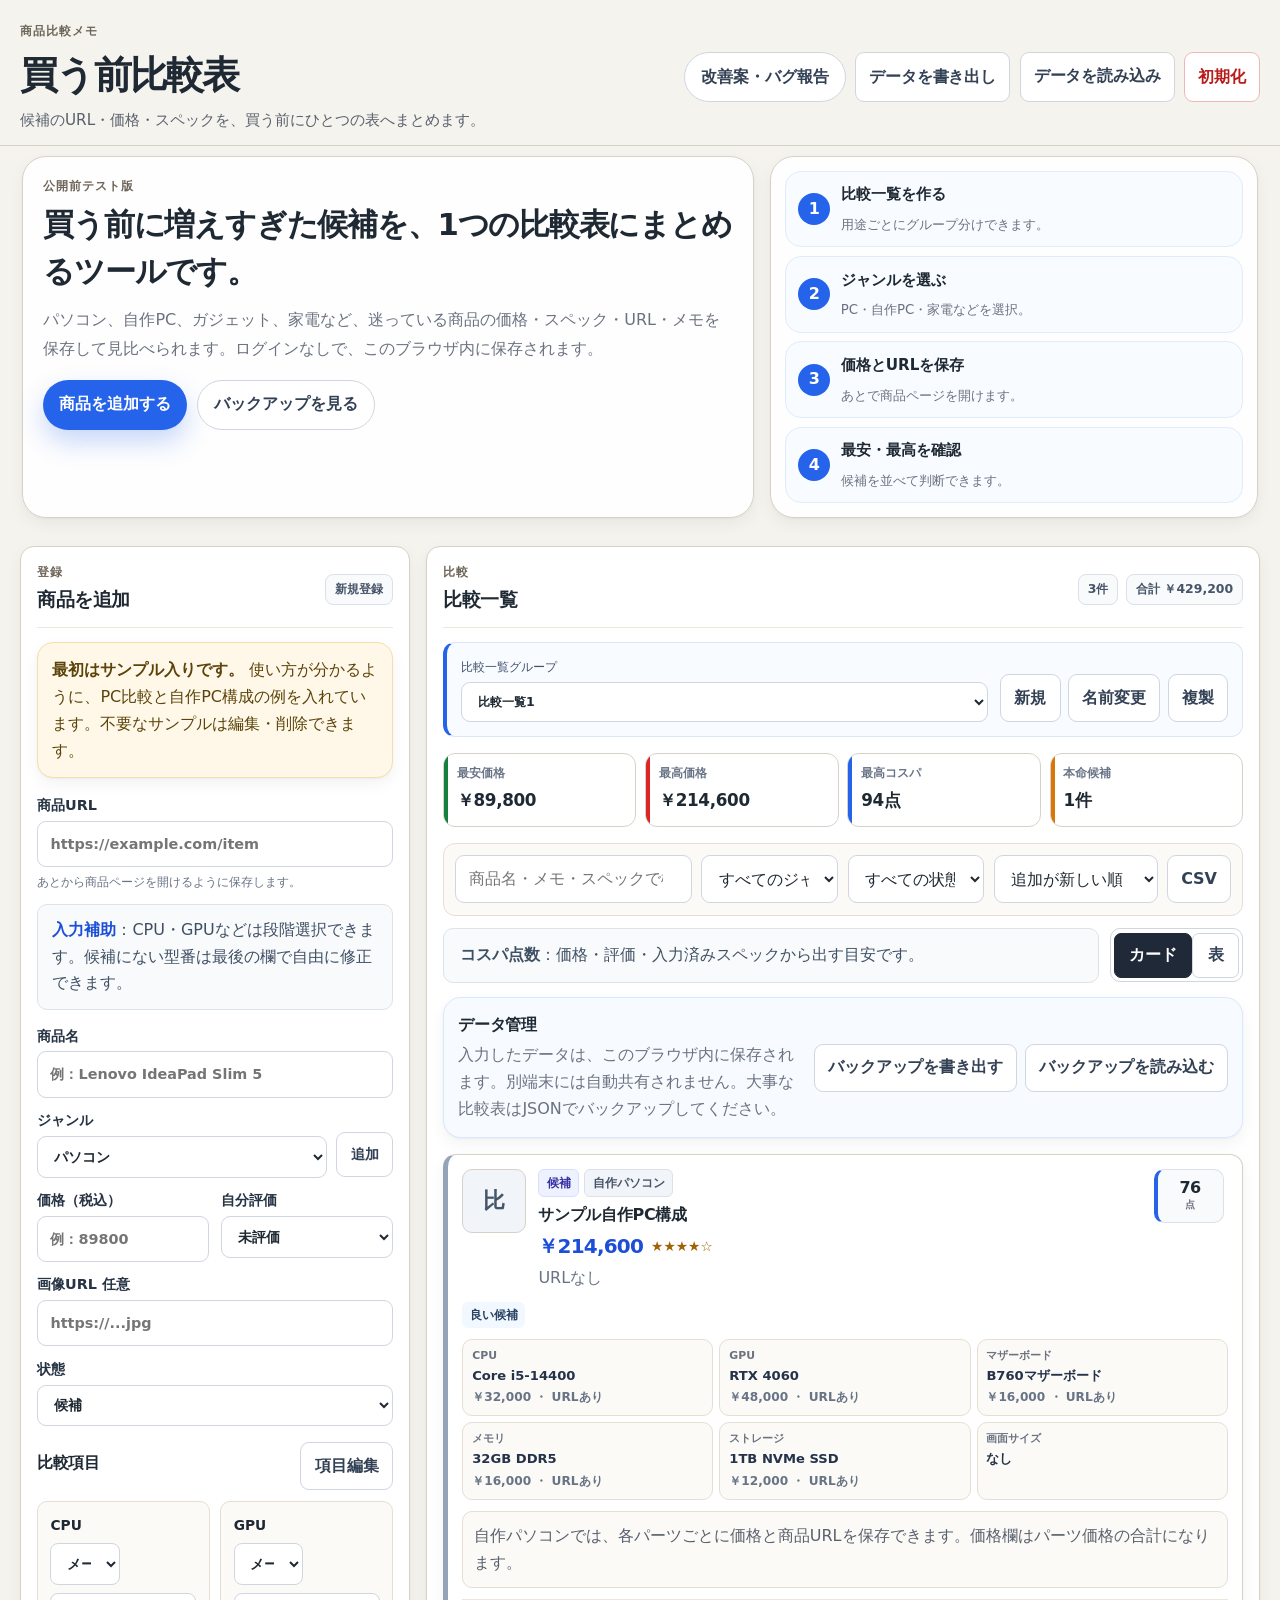
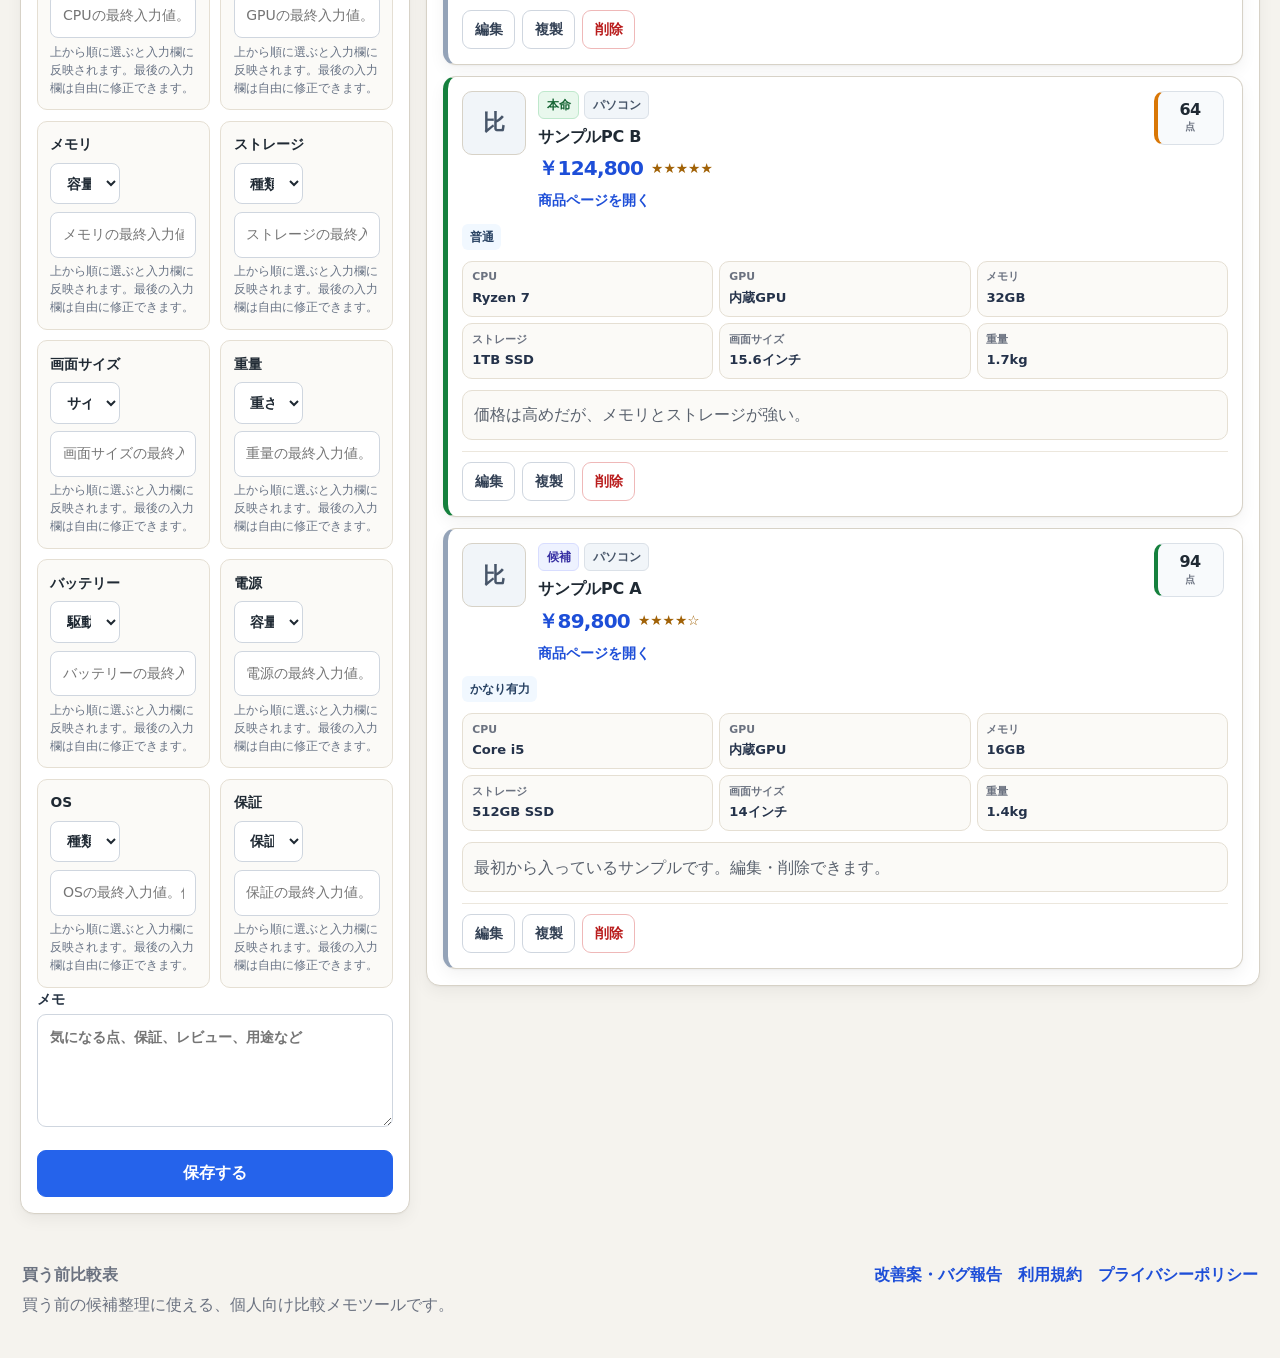
==== commit 41cb28d7: "Add files via upload" ====
--- a/index.html
+++ b/index.html
@@ -9,12 +9,12 @@
   <meta property="og:title" content="買う前比較表｜買う前の候補を整理する比較メモ" />
   <meta property="og:description" content="価格・スペック・URL・メモをまとめて、PC・自作パーツ・ガジェットなどを比較できます。" />
   <meta property="og:type" content="website" />
-  <meta property="og:url" content="https://your-domain.example/" />
-  <meta property="og:image" content="https://your-domain.example/ogp.png" />
+  <meta property="og:url" content="https://create-100-apps.github.io/kau-mae-hikakuhyo-public-ready/" />
+  <meta property="og:image" content="https://create-100-apps.github.io/kau-mae-hikakuhyo-public-ready/ogp.png" />
   <meta name="twitter:card" content="summary_large_image" />
   <meta name="twitter:title" content="買う前比較表｜買う前の候補を整理する比較メモ" />
   <meta name="twitter:description" content="価格・スペック・URL・メモをまとめて、買う前の候補を整理できます。" />
-  <meta name="twitter:image" content="https://your-domain.example/ogp.png" />
+  <meta name="twitter:image" content="https://create-100-apps.github.io/kau-mae-hikakuhyo-public-ready/ogp.png" />
   <link rel="icon" href="favicon.svg" type="image/svg+xml" />
   <link rel="stylesheet" href="styles.css" />
 </head>
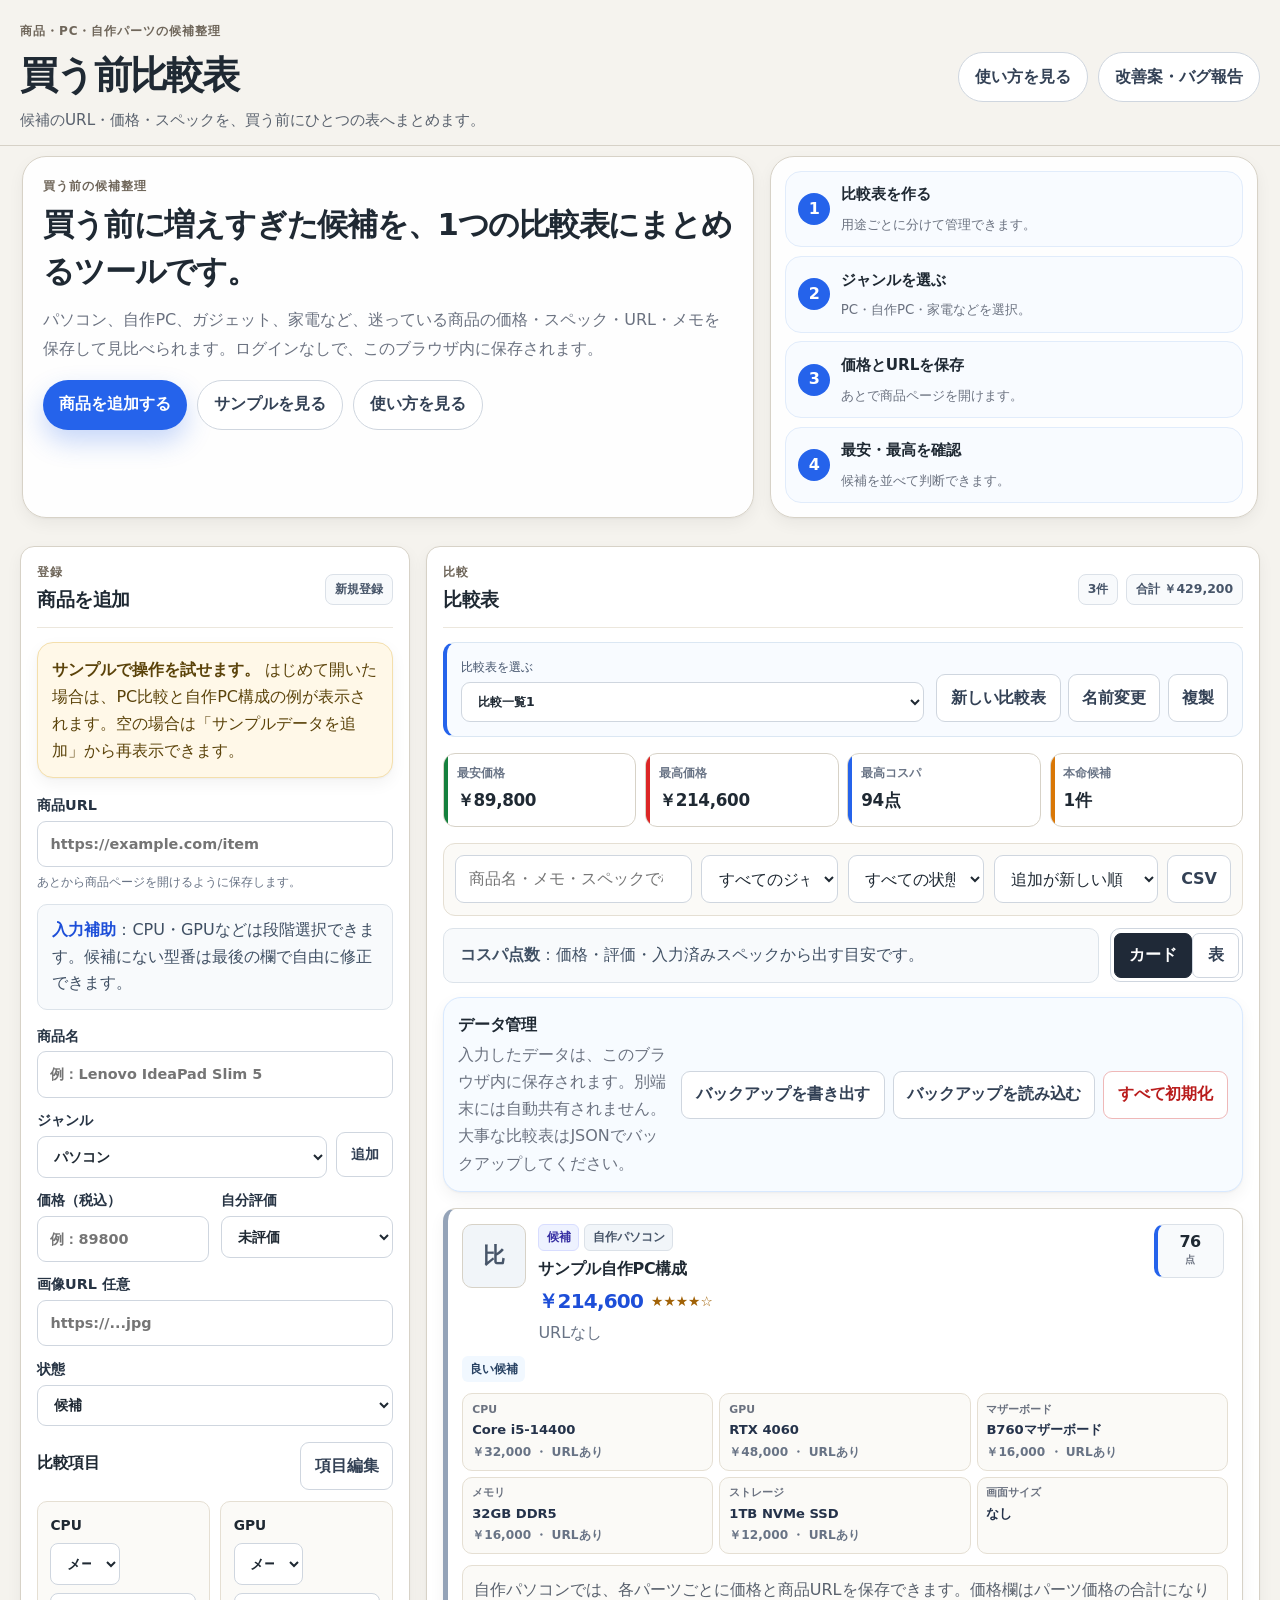
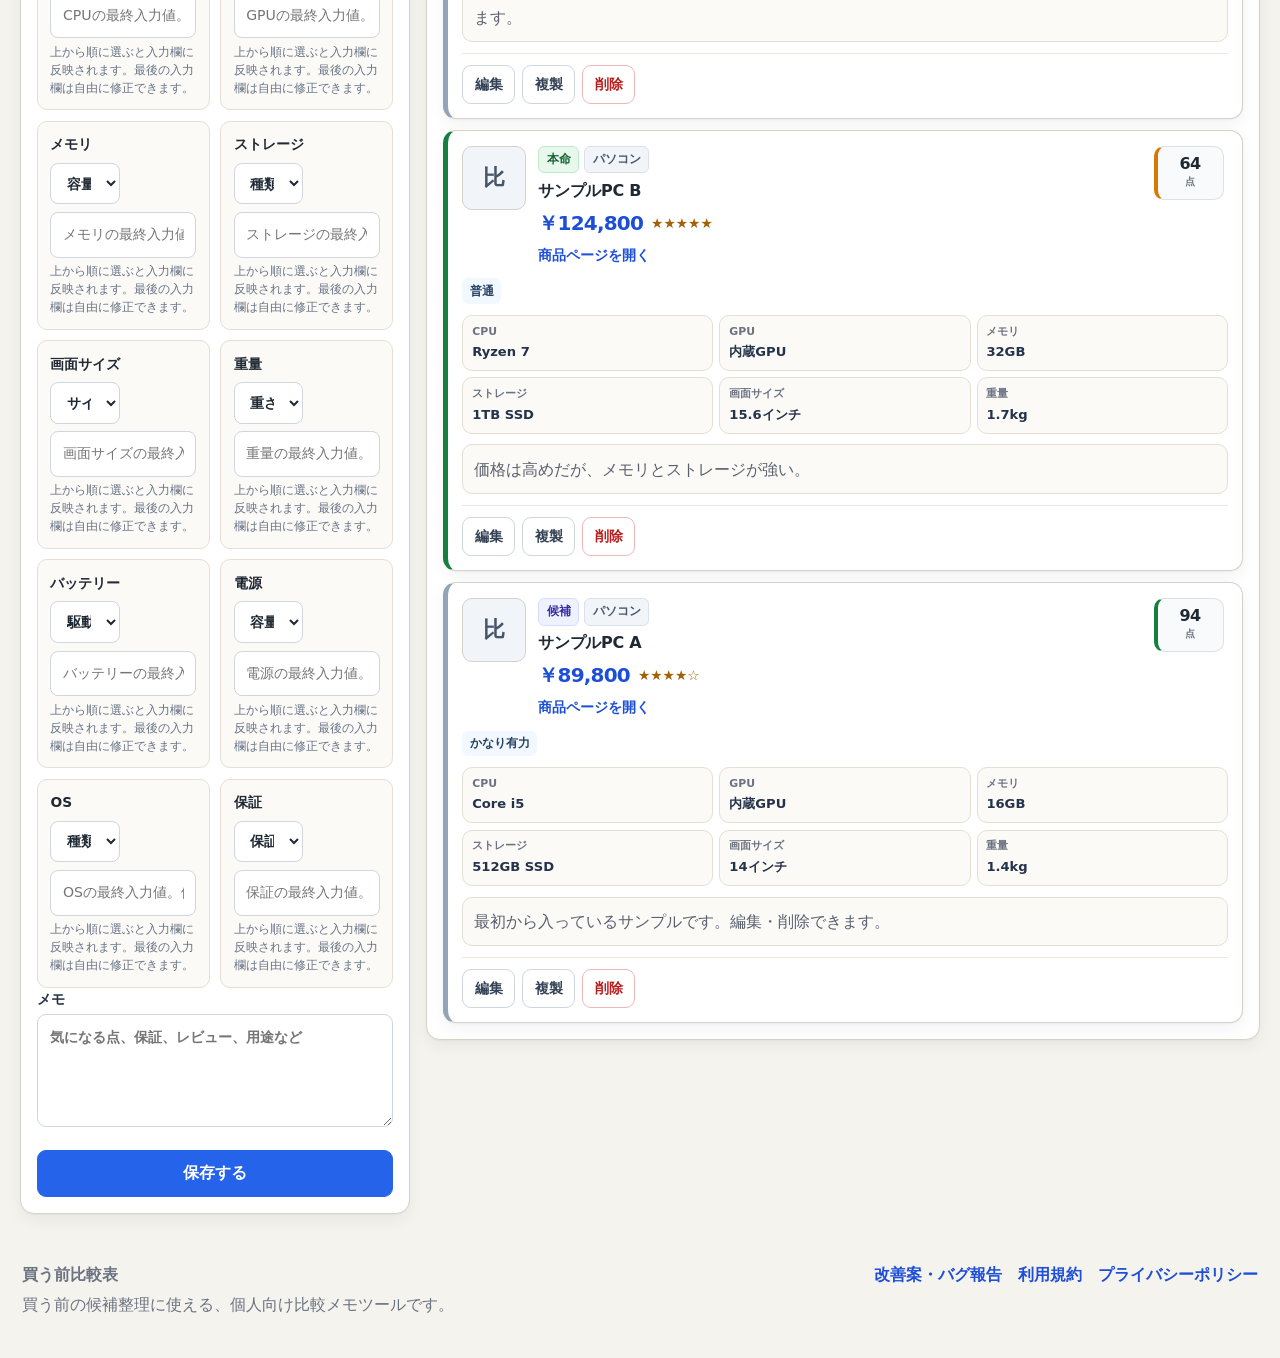
==== commit 644eccb2: "Add feedback form and polish public page" ====
--- a/index.html
+++ b/index.html
@@ -9,45 +9,41 @@
   <meta property="og:title" content="買う前比較表｜買う前の候補を整理する比較メモ" />
   <meta property="og:description" content="価格・スペック・URL・メモをまとめて、PC・自作パーツ・ガジェットなどを比較できます。" />
   <meta property="og:type" content="website" />
-  <meta property="og:url" content="https://create-100-apps.github.io/kau-mae-hikakuhyo-public-ready/" />
-  <meta property="og:image" content="https://create-100-apps.github.io/kau-mae-hikakuhyo-public-ready/ogp.png" />
+  <meta property="og:url" content="https://create-100-apps.github.io/kau-mae-hikakuhyo/" />
+  <meta property="og:image" content="https://create-100-apps.github.io/kau-mae-hikakuhyo/ogp.png" />
   <meta name="twitter:card" content="summary_large_image" />
   <meta name="twitter:title" content="買う前比較表｜買う前の候補を整理する比較メモ" />
   <meta name="twitter:description" content="価格・スペック・URL・メモをまとめて、買う前の候補を整理できます。" />
-  <meta name="twitter:image" content="https://create-100-apps.github.io/kau-mae-hikakuhyo-public-ready/ogp.png" />
+  <meta name="twitter:image" content="https://create-100-apps.github.io/kau-mae-hikakuhyo/ogp.png" />
   <link rel="icon" href="favicon.svg" type="image/svg+xml" />
   <link rel="stylesheet" href="styles.css" />
 </head>
 <body>
   <header class="app-header">
     <div>
-      <p class="eyebrow">商品比較メモ</p>
+      <p class="eyebrow">商品・PC・自作パーツの候補整理</p>
       <h1>買う前比較表</h1>
       <p class="lead">候補のURL・価格・スペックを、買う前にひとつの表へまとめます。</p>
     </div>
     <div class="header-actions">
+      <a class="secondary button-link" href="#usageGuide">使い方を見る</a>
       <a class="secondary button-link" href="feedback.html">改善案・バグ報告</a>
-      <button id="exportJsonBtn" class="secondary">データを書き出し</button>
-      <label class="secondary import-label">
-        データを読み込み
-        <input id="importJsonInput" type="file" accept="application/json" hidden>
-      </label>
-      <button id="resetBtn" class="danger ghost">初期化</button>
     </div>
   </header>
 
   <section class="public-intro" aria-label="買う前比較表の概要">
     <div class="intro-copy">
-      <p class="eyebrow">公開前テスト版</p>
+      <p class="eyebrow">買う前の候補整理</p>
       <h2>買う前に増えすぎた候補を、1つの比較表にまとめるツールです。</h2>
       <p>パソコン、自作PC、ガジェット、家電など、迷っている商品の価格・スペック・URL・メモを保存して見比べられます。ログインなしで、このブラウザ内に保存されます。</p>
       <div class="intro-actions">
         <a class="primary button-link" href="#productForm">商品を追加する</a>
-        <a class="secondary button-link" href="#dataManagement">バックアップを見る</a>
+        <a class="secondary button-link" href="#summaryGrid">サンプルを見る</a>
+        <a class="secondary button-link" href="#usageGuide">使い方を見る</a>
       </div>
     </div>
-    <ol class="quick-steps">
-      <li><span>1</span><strong>比較一覧を作る</strong><small>用途ごとにグループ分けできます。</small></li>
+    <ol id="usageGuide" class="quick-steps">
+      <li><span>1</span><strong>比較表を作る</strong><small>用途ごとに分けて管理できます。</small></li>
       <li><span>2</span><strong>ジャンルを選ぶ</strong><small>PC・自作PC・家電などを選択。</small></li>
       <li><span>3</span><strong>価格とURLを保存</strong><small>あとで商品ページを開けます。</small></li>
       <li><span>4</span><strong>最安・最高を確認</strong><small>候補を並べて判断できます。</small></li>
@@ -65,7 +61,7 @@
       </div>
 
       <div class="sample-notice">
-        <strong>最初はサンプル入りです。</strong>使い方が分かるように、PC比較と自作PC構成の例を入れています。不要なサンプルは編集・削除できます。
+        <strong>サンプルで操作を試せます。</strong>はじめて開いた場合は、PC比較と自作PC構成の例が表示されます。空の場合は「サンプルデータを追加」から再表示できます。
       </div>
 
       <form id="productForm">
@@ -152,7 +148,7 @@
       <div class="section-heading list-heading">
         <div>
           <p class="eyebrow">比較</p>
-          <h2>比較一覧</h2>
+          <h2>比較表</h2>
         </div>
         <div class="stats">
           <span id="itemCount">0件</span>
@@ -160,13 +156,13 @@
         </div>
       </div>
 
-      <div class="group-manager" aria-label="比較一覧グループ管理">
-        <label>
-          比較一覧グループ
+      <div class="group-manager" aria-label="比較表管理">
+        <label>
+          比較表を選ぶ
           <select id="groupSelect"></select>
         </label>
         <div class="group-actions">
-          <button id="addGroupBtn" type="button" class="secondary compact">新規</button>
+          <button id="addGroupBtn" type="button" class="secondary compact">新しい比較表</button>
           <button id="renameGroupBtn" type="button" class="secondary compact">名前変更</button>
           <button id="duplicateGroupBtn" type="button" class="secondary compact">複製</button>
         </div>
@@ -233,6 +229,7 @@
             バックアップを読み込む
             <input id="importJsonInputInline" type="file" accept="application/json" hidden>
           </label>
+          <button id="resetBtn" type="button" class="danger ghost compact">すべて初期化</button>
         </div>
       </div>
 
--- a/styles.css
+++ b/styles.css
@@ -2076,3 +2076,47 @@
   .quick-steps span { grid-row: auto; }
   button, .import-label, .button-link { width: 100%; }
 }
+
+/* Public release refinements */
+.feedback-methods {
+  display: grid;
+  grid-template-columns: repeat(2, minmax(0, 1fr));
+  gap: 0.9rem;
+  margin: 1.1rem 0;
+}
+
+.feedback-method-card {
+  border: 1px solid var(--line);
+  background: #f8fbff;
+  border-radius: 18px;
+  padding: 1rem;
+  box-shadow: var(--shadow-small);
+}
+
+.feedback-method-card h2 {
+  font-size: 1.05rem;
+  margin-bottom: 0.35rem;
+}
+
+.feedback-method-card p {
+  color: var(--muted);
+  line-height: 1.7;
+  margin-bottom: 0.8rem;
+}
+
+.feedback-method-card small {
+  display: block;
+  margin-top: 0.65rem;
+  color: var(--muted);
+  line-height: 1.6;
+}
+
+.disabled-link {
+  opacity: 0.55;
+  cursor: not-allowed;
+  filter: grayscale(0.25);
+}
+
+@media (max-width: 720px) {
+  .feedback-methods { grid-template-columns: 1fr; }
+}
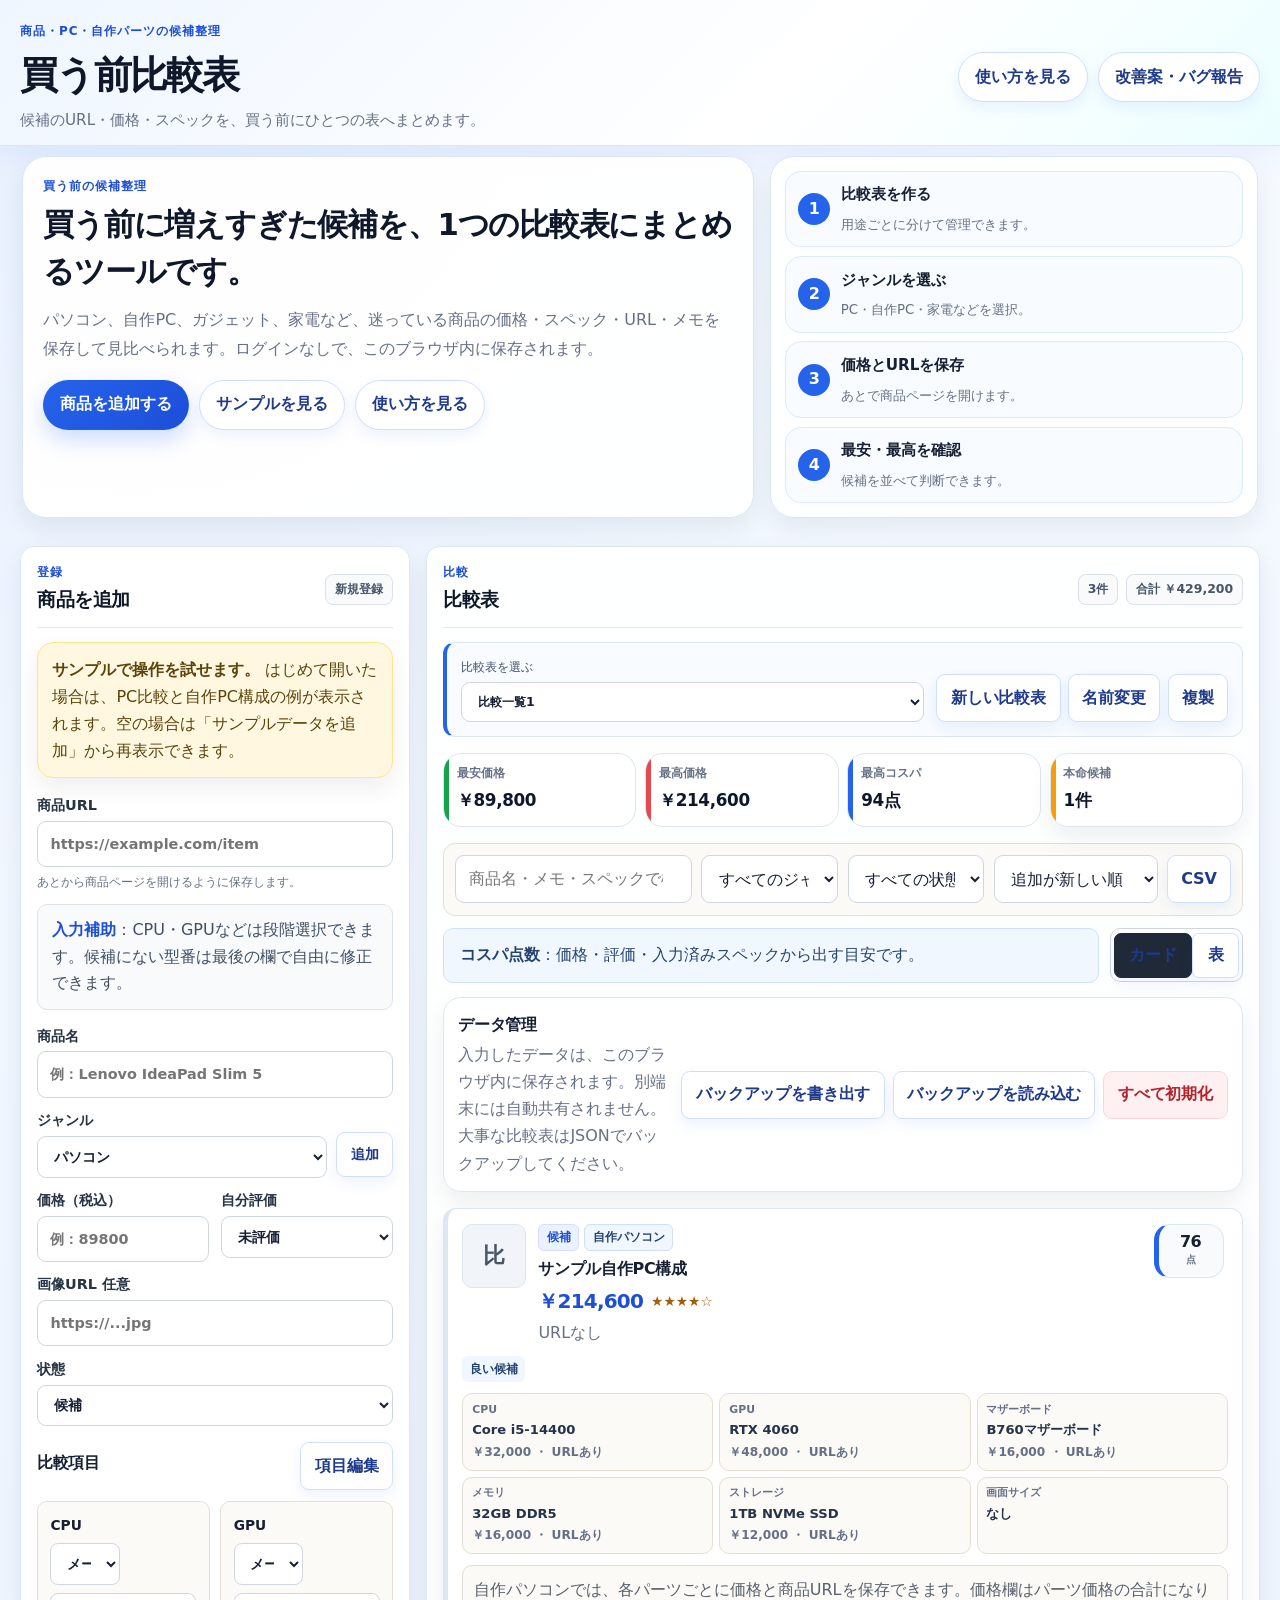
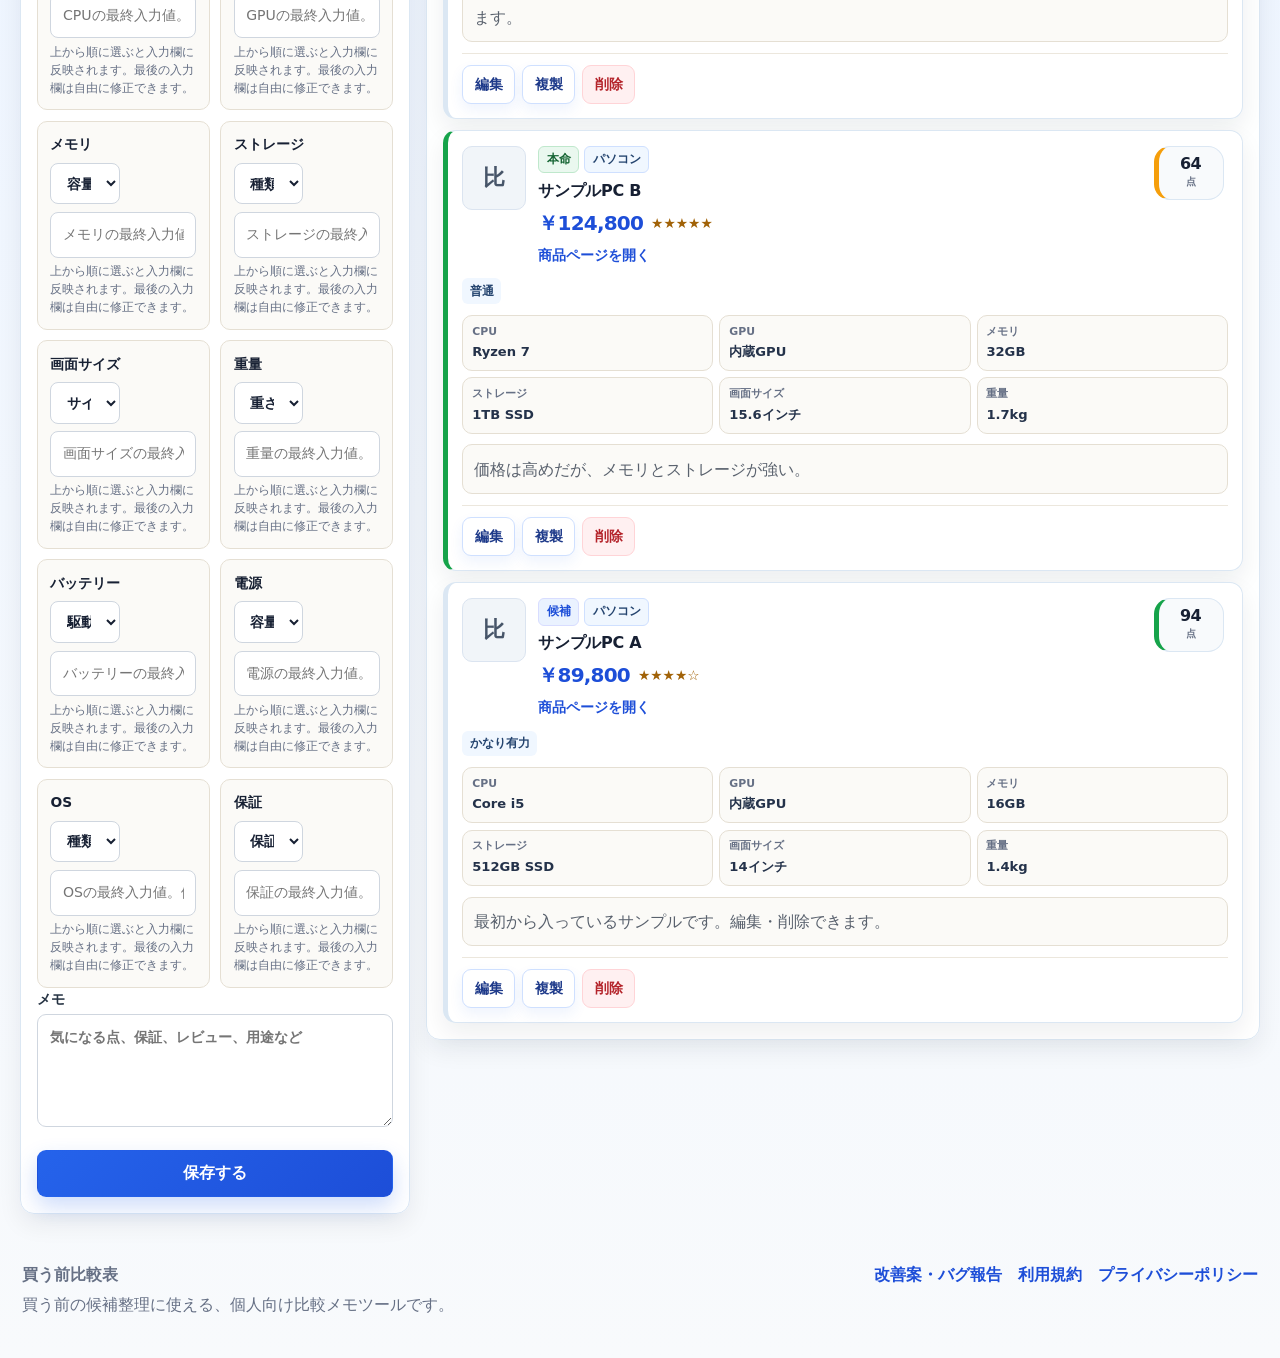
==== commit 601d223e: "Improve mobile UI" ====
--- a/index.html
+++ b/index.html
@@ -16,7 +16,7 @@
   <meta name="twitter:description" content="価格・スペック・URL・メモをまとめて、買う前の候補を整理できます。" />
   <meta name="twitter:image" content="https://create-100-apps.github.io/kau-mae-hikakuhyo/ogp.png" />
   <link rel="icon" href="favicon.svg" type="image/svg+xml" />
-  <link rel="stylesheet" href="styles.css" />
+  <link rel="stylesheet" href="styles.css?v=mobile-ui-20260629" />
 </head>
 <body>
   <header class="app-header">
@@ -310,6 +310,12 @@
     </form>
   </dialog>
 
+  <nav class="mobile-bottom-nav" aria-label="スマホ用ショートカット">
+    <a href="#summaryGrid"><span>比較</span></a>
+    <a href="#productForm"><span>追加</span></a>
+    <a href="#dataManagement"><span>管理</span></a>
+  </nav>
+
   <footer class="app-footer">
     <div>
       <strong>買う前比較表</strong>
@@ -329,6 +335,6 @@
     </label>
   </template>
 
-  <script src="app.js"></script>
+  <script src="app.js?v=mobile-ui-20260629"></script>
 </body>
 </html>
--- a/styles.css
+++ b/styles.css
@@ -2120,3 +2120,681 @@
 @media (max-width: 720px) {
   .feedback-methods { grid-template-columns: 1fr; }
 }
+
+
+/* =========================================================
+   Mobile dedicated UI polish - 2026-06-29
+   スマホでは表を無理に見せず、カード中心の専用レイアウトにする。
+   ========================================================= */
+:root {
+  --brand: #2563eb;
+  --brand-strong: #1d4ed8;
+  --brand-soft: #eaf2ff;
+  --accent: #0f766e;
+  --accent-soft: #e7f8f5;
+  --warning: #f59e0b;
+  --warning-soft: #fff7df;
+  --success: #16a34a;
+  --success-soft: #eaf8ef;
+  --danger: #e5484d;
+  --danger-soft: #fff0f1;
+  --ink: #172033;
+  --muted: #667085;
+  --line: #dbe4f0;
+  --panel: #ffffff;
+  --shadow: 0 18px 44px rgba(37, 99, 235, 0.10);
+  --shadow-small: 0 10px 24px rgba(15, 23, 42, 0.07);
+}
+
+body {
+  background:
+    radial-gradient(circle at 10% 0%, rgba(37, 99, 235, 0.08), transparent 30%),
+    linear-gradient(180deg, #f7fbff 0%, #eef5ff 52%, #f8fafc 100%) !important;
+  color: var(--ink) !important;
+}
+
+.app-header,
+.public-intro,
+.layout,
+.app-footer {
+  max-width: 1440px;
+}
+
+.primary,
+button.primary,
+.button-link.primary {
+  background: linear-gradient(135deg, #2563eb, #1d4ed8) !important;
+  color: #fff !important;
+  border: 1px solid rgba(37, 99, 235, 0.16) !important;
+  box-shadow: 0 10px 22px rgba(37, 99, 235, 0.22) !important;
+}
+
+.secondary,
+.import-label,
+.button-link.secondary {
+  background: #ffffff !important;
+  color: #1e3a8a !important;
+  border: 1px solid #cfe0ff !important;
+  box-shadow: 0 6px 14px rgba(37, 99, 235, 0.08) !important;
+}
+
+.danger,
+.danger.ghost {
+  color: #b4232a !important;
+  background: #fff0f1 !important;
+  border: 1px solid #ffd4d7 !important;
+}
+
+.panel,
+.intro-copy,
+.quick-steps,
+.data-management,
+.product-card,
+.table-wrap,
+.summary-card,
+.sample-notice {
+  background: rgba(255, 255, 255, 0.96) !important;
+  border-color: #dbe7f3 !important;
+  box-shadow: var(--shadow-small) !important;
+}
+
+.app-header {
+  background: linear-gradient(135deg, #eff6ff 0%, #ffffff 62%, #ecfeff 100%) !important;
+  border-bottom: 1px solid #dbe7f3;
+  box-shadow: 0 10px 26px rgba(37, 99, 235, 0.08);
+}
+
+.app-header h1,
+.intro-copy h2,
+.section-heading h2 {
+  color: #0f172a !important;
+}
+
+.eyebrow {
+  color: var(--brand-strong) !important;
+  font-weight: 900 !important;
+}
+
+.lead,
+.intro-copy p:not(.eyebrow),
+small,
+.muted {
+  color: var(--muted) !important;
+}
+
+.quick-steps li {
+  background: #f8fbff !important;
+  border-color: #dbeafe !important;
+}
+.quick-steps span {
+  background: var(--brand) !important;
+}
+
+.sample-notice {
+  background: #fff7df !important;
+  border-color: #fde68a !important;
+  color: #5b430a !important;
+}
+
+.status-pill {
+  background: var(--brand-soft) !important;
+  color: var(--brand-strong) !important;
+  border: 1px solid #cfe0ff;
+}
+.status-pill[data-status="本命"] { background: var(--success-soft) !important; color: #166534 !important; border-color: #bbf7d0; }
+.status-pill[data-status="保留"] { background: var(--warning-soft) !important; color: #92400e !important; border-color: #fde68a; }
+.status-pill[data-status="買わない"] { background: var(--danger-soft) !important; color: #b4232a !important; border-color: #ffd4d7; }
+
+.category-chip,
+.score-note,
+.hint-card {
+  background: #f0f7ff !important;
+  color: #24446f !important;
+  border-color: #cfe0ff !important;
+}
+
+.summary-card {
+  position: relative;
+  overflow: hidden;
+  border-radius: 18px !important;
+}
+.summary-card::before {
+  content: "";
+  position: absolute;
+  inset: 0 auto 0 0;
+  width: 5px;
+}
+.summary-card:nth-child(1)::before { background: var(--success); }
+.summary-card:nth-child(2)::before { background: var(--danger); }
+.summary-card:nth-child(3)::before { background: var(--brand); }
+.summary-card:nth-child(4)::before { background: var(--warning); }
+.summary-card span { color: var(--muted) !important; }
+.summary-card strong { color: #0f172a !important; }
+
+.score-ring {
+  background: #f8fbff !important;
+  border-radius: 16px !important;
+  border: 1px solid #dbe7f3 !important;
+  box-shadow: none !important;
+}
+.score-ring.excellent { border-left: 5px solid var(--success) !important; }
+.score-ring.good { border-left: 5px solid var(--brand) !important; }
+.score-ring.normal { border-left: 5px solid var(--warning) !important; }
+.score-ring.low { border-left: 5px solid var(--danger) !important; }
+
+.product-link,
+.app-footer a,
+a {
+  color: var(--brand-strong);
+}
+
+.mobile-bottom-nav { display: none; }
+
+@media (max-width: 760px) {
+  html { scroll-padding-top: 0.75rem; }
+  body {
+    font-size: 16px !important;
+    line-height: 1.65 !important;
+    padding-bottom: 76px;
+    overflow-x: hidden;
+  }
+
+  body::before {
+    content: "";
+    position: fixed;
+    inset: 0;
+    pointer-events: none;
+    background: linear-gradient(180deg, rgba(37,99,235,0.08), transparent 260px);
+    z-index: -1;
+  }
+
+  .app-header {
+    margin: 0 !important;
+    padding: 1.05rem 1rem 0.95rem !important;
+    border-radius: 0 0 22px 22px !important;
+    display: grid !important;
+    gap: 0.8rem !important;
+  }
+
+  .app-header .eyebrow {
+    font-size: 0.72rem !important;
+    letter-spacing: 0.08em !important;
+  }
+
+  .app-header h1 {
+    font-size: 1.72rem !important;
+    line-height: 1.18 !important;
+    letter-spacing: -0.06em !important;
+    margin: 0.1rem 0 0.35rem !important;
+  }
+
+  .lead {
+    font-size: 0.95rem !important;
+    line-height: 1.7 !important;
+    margin: 0 !important;
+  }
+
+  .header-actions {
+    display: grid !important;
+    grid-template-columns: 1fr 1fr !important;
+    gap: 0.55rem !important;
+    width: 100% !important;
+  }
+  .header-actions .button-link {
+    width: 100% !important;
+    min-height: 42px !important;
+    padding: 0.68rem 0.6rem !important;
+    font-size: 0.86rem !important;
+  }
+
+  .public-intro {
+    padding: 0.85rem 0.85rem 0.35rem !important;
+    display: block !important;
+  }
+
+  .intro-copy {
+    padding: 1rem !important;
+    border-radius: 20px !important;
+  }
+
+  .intro-copy h2 {
+    font-size: 1.22rem !important;
+    line-height: 1.55 !important;
+    letter-spacing: -0.035em !important;
+  }
+
+  .intro-copy p:not(.eyebrow) {
+    font-size: 0.94rem !important;
+    line-height: 1.85 !important;
+  }
+
+  .intro-actions {
+    display: grid !important;
+    grid-template-columns: 1fr !important;
+    gap: 0.55rem !important;
+  }
+
+  .quick-steps {
+    margin-top: 0.7rem !important;
+    padding: 0 !important;
+    border: 0 !important;
+    box-shadow: none !important;
+    background: transparent !important;
+    display: grid !important;
+    grid-template-columns: 1fr !important;
+    gap: 0.5rem !important;
+  }
+
+  .quick-steps li {
+    grid-template-columns: auto 1fr !important;
+    border-radius: 14px !important;
+    padding: 0.7rem !important;
+  }
+
+  .quick-steps span {
+    width: 1.75rem !important;
+    height: 1.75rem !important;
+    font-size: 0.82rem !important;
+  }
+
+  .quick-steps strong { font-size: 0.9rem !important; }
+  .quick-steps small { font-size: 0.78rem !important; }
+
+  .layout {
+    display: flex !important;
+    flex-direction: column !important;
+    gap: 0.85rem !important;
+    padding: 0.85rem !important;
+  }
+
+  .list-panel { order: 1 !important; }
+  .form-panel { order: 2 !important; }
+
+  .panel {
+    padding: 0.95rem !important;
+    border-radius: 20px !important;
+  }
+
+  .section-heading {
+    display: flex !important;
+    flex-direction: row !important;
+    justify-content: space-between !important;
+    align-items: center !important;
+    gap: 0.65rem !important;
+    margin-bottom: 0.85rem !important;
+  }
+
+  .section-heading h2 {
+    font-size: 1.32rem !important;
+    margin: 0 !important;
+  }
+
+  .section-heading .eyebrow { margin-bottom: 0.18rem !important; }
+
+  .stats {
+    display: grid !important;
+    grid-template-columns: 1fr !important;
+    gap: 0.35rem !important;
+    justify-items: end !important;
+  }
+  .stats span,
+  .badge {
+    font-size: 0.73rem !important;
+    padding: 0.3rem 0.55rem !important;
+    border-radius: 999px !important;
+  }
+
+  .group-manager {
+    display: grid !important;
+    grid-template-columns: 1fr !important;
+    gap: 0.65rem !important;
+    margin: 0.65rem 0 0.85rem !important;
+    padding: 0.72rem !important;
+    border-radius: 16px !important;
+    border-left: 5px solid var(--brand) !important;
+    background: #f8fbff !important;
+  }
+
+  .group-actions {
+    display: grid !important;
+    grid-template-columns: 1fr 1fr !important;
+    gap: 0.45rem !important;
+  }
+  .group-actions button:first-child { grid-column: 1 / -1; }
+
+  .summary-grid {
+    display: grid !important;
+    grid-template-columns: repeat(2, minmax(0, 1fr)) !important;
+    gap: 0.55rem !important;
+    margin-bottom: 0.75rem !important;
+  }
+
+  .summary-card {
+    padding: 0.72rem 0.75rem 0.72rem 0.9rem !important;
+    min-height: 78px !important;
+  }
+  .summary-card span { font-size: 0.72rem !important; }
+  .summary-card strong { font-size: 1.05rem !important; }
+
+  .toolbar {
+    display: grid !important;
+    grid-template-columns: 1fr !important;
+    gap: 0.5rem !important;
+    padding: 0.7rem !important;
+    background: #ffffff !important;
+    border: 1px solid #dbe7f3 !important;
+    border-radius: 16px !important;
+  }
+
+  .toolbar input,
+  .toolbar select,
+  input,
+  select,
+  textarea {
+    min-height: 44px !important;
+    border-radius: 12px !important;
+    font-size: 16px !important;
+    padding: 0.72rem 0.78rem !important;
+  }
+
+  .toolbar button,
+  button,
+  .button-link,
+  .import-label {
+    min-height: 42px !important;
+    border-radius: 12px !important;
+  }
+
+  .view-row {
+    display: grid !important;
+    grid-template-columns: 1fr !important;
+    gap: 0.55rem !important;
+    margin-bottom: 0.75rem !important;
+  }
+
+  .hint-card {
+    padding: 0.72rem !important;
+    border-radius: 14px !important;
+    font-size: 0.86rem !important;
+  }
+
+  .view-switch { display: none !important; }
+  .table-wrap { display: none !important; }
+
+  .cards-grid {
+    display: grid !important;
+    grid-template-columns: 1fr !important;
+    gap: 0.72rem !important;
+  }
+  .cards-grid.hidden { display: none !important; }
+
+  .product-card {
+    padding: 0.9rem !important;
+    border-radius: 18px !important;
+    border-left: 5px solid var(--brand) !important;
+    gap: 0.7rem !important;
+  }
+  .product-card:has(.status-pill[data-status="本命"]) { border-left-color: var(--success) !important; }
+  .product-card:has(.status-pill[data-status="保留"]) { border-left-color: var(--warning) !important; }
+  .product-card:has(.status-pill[data-status="買わない"]) { border-left-color: var(--danger) !important; }
+
+  .card-top {
+    display: grid !important;
+    grid-template-columns: 52px minmax(0, 1fr) !important;
+    gap: 0.65rem !important;
+    align-items: start !important;
+  }
+
+  .card-image-wrap {
+    width: 52px !important;
+    height: 52px !important;
+    border-radius: 14px !important;
+    font-size: 1rem !important;
+  }
+
+  .card-main { min-width: 0 !important; }
+  .card-meta { gap: 0.3rem !important; margin-bottom: 0.35rem !important; }
+
+  .status-pill,
+  .category-chip,
+  .score-badge {
+    font-size: 0.74rem !important;
+    padding: 0.24rem 0.5rem !important;
+  }
+
+  .product-card h3 {
+    font-size: 1.04rem !important;
+    line-height: 1.45 !important;
+    margin: 0 0 0.35rem !important;
+    -webkit-line-clamp: 3 !important;
+  }
+
+  .card-price-row {
+    display: flex !important;
+    gap: 0.35rem !important;
+    align-items: center !important;
+    margin-bottom: 0.15rem !important;
+  }
+
+  .card-price { color: var(--brand-strong) !important; font-size: 1.16rem !important; }
+  .rating-chip { color: #b45309 !important; font-size: 0.82rem !important; white-space: nowrap !important; }
+
+  .score-ring {
+    grid-column: 1 / -1 !important;
+    width: 100% !important;
+    height: auto !important;
+    min-height: 44px !important;
+    display: flex !important;
+    flex-direction: row !important;
+    justify-content: center !important;
+    align-items: center !important;
+    gap: 0.35rem !important;
+    padding: 0.45rem !important;
+  }
+  .score-ring strong { font-size: 1rem !important; }
+  .score-ring span { position: static !important; font-size: 0.75rem !important; }
+
+  .score-note {
+    width: fit-content !important;
+    border-radius: 999px !important;
+    padding: 0.28rem 0.6rem !important;
+    font-size: 0.78rem !important;
+  }
+
+  .spec-chip-list {
+    display: grid !important;
+    grid-template-columns: repeat(2, minmax(0, 1fr)) !important;
+    gap: 0.45rem !important;
+  }
+  .spec-chip-list li {
+    background: #f8fbff !important;
+    border: 1px solid #dbeafe !important;
+    border-radius: 13px !important;
+    padding: 0.55rem !important;
+  }
+  .spec-chip-list span { font-size: 0.68rem !important; }
+  .spec-chip-list strong {
+    font-size: 0.82rem !important;
+    white-space: normal !important;
+    line-height: 1.45 !important;
+  }
+  .part-chip-meta { font-size: 0.68rem !important; line-height: 1.35 !important; }
+
+  .card-memo {
+    background: #f8fafc !important;
+    border-radius: 13px !important;
+    padding: 0.65rem !important;
+    font-size: 0.88rem !important;
+    line-height: 1.75 !important;
+  }
+
+  .card-actions {
+    display: grid !important;
+    grid-template-columns: 1fr 1fr 1fr !important;
+    gap: 0.42rem !important;
+    border-top: 1px solid #e5eefb !important;
+    padding-top: 0.65rem !important;
+  }
+  .card-actions button {
+    width: 100% !important;
+    font-size: 0.82rem !important;
+    padding: 0.52rem 0.35rem !important;
+  }
+
+  .data-management {
+    display: grid !important;
+    grid-template-columns: 1fr !important;
+    padding: 0.85rem !important;
+    border-radius: 16px !important;
+    margin: 0.8rem 0 !important;
+  }
+  .data-actions {
+    display: grid !important;
+    grid-template-columns: 1fr !important;
+    gap: 0.45rem !important;
+  }
+
+  .empty-state {
+    padding: 1.4rem 0.8rem !important;
+    border-radius: 16px !important;
+    background: #ffffff !important;
+  }
+
+  .sample-notice,
+  .manual-guide {
+    border-radius: 14px !important;
+    padding: 0.72rem !important;
+    font-size: 0.88rem !important;
+    line-height: 1.75 !important;
+  }
+
+  form label { font-size: 0.9rem !important; margin-bottom: 0.72rem !important; }
+
+  .split-row,
+  .url-row,
+  .form-actions,
+  .two-column-form,
+  .spec-grid {
+    display: grid !important;
+    grid-template-columns: 1fr !important;
+    gap: 0.5rem !important;
+  }
+
+  .dynamic-specs {
+    border-top: 1px solid #e5eefb !important;
+    padding-top: 0.85rem !important;
+    margin-top: 0.4rem !important;
+  }
+
+  .tiered-spec-field,
+  .self-build-part-field,
+  .field-builder-row {
+    border-radius: 16px !important;
+    padding: 0.72rem !important;
+    background: #f8fbff !important;
+    border: 1px solid #dbeafe !important;
+  }
+
+  .tiered-controls,
+  .self-build-meta-grid {
+    display: grid !important;
+    grid-template-columns: 1fr !important;
+    gap: 0.45rem !important;
+  }
+
+  .tiered-controls select,
+  .tiered-final-input {
+    width: 100% !important;
+    font-size: 15px !important;
+    min-height: 42px !important;
+  }
+
+  .self-build-summary {
+    display: grid !important;
+    grid-template-columns: 1fr !important;
+    gap: 0.6rem !important;
+    border-radius: 16px !important;
+  }
+  .self-build-total-box { text-align: left !important; min-width: 0 !important; }
+  .self-build-part-title {
+    display: grid !important;
+    grid-template-columns: 1fr !important;
+    gap: 0.12rem !important;
+  }
+
+  .dialog,
+  .wide-dialog {
+    width: min(94vw, 720px) !important;
+    max-height: 88vh !important;
+    border-radius: 20px !important;
+    padding: 1rem !important;
+  }
+  .dialog menu {
+    display: grid !important;
+    grid-template-columns: 1fr !important;
+    gap: 0.5rem !important;
+  }
+  .builder-heading,
+  .field-builder-top {
+    display: grid !important;
+    grid-template-columns: 1fr !important;
+    gap: 0.55rem !important;
+  }
+  .builder-row-actions {
+    display: grid !important;
+    grid-template-columns: repeat(3, 1fr) !important;
+    gap: 0.4rem !important;
+  }
+
+  .app-footer {
+    padding: 0.85rem 0.85rem 6rem !important;
+    display: grid !important;
+    gap: 0.7rem !important;
+  }
+  .app-footer nav {
+    display: grid !important;
+    grid-template-columns: 1fr !important;
+    gap: 0.45rem !important;
+  }
+
+  .mobile-bottom-nav {
+    position: fixed;
+    left: 0.75rem;
+    right: 0.75rem;
+    bottom: 0.75rem;
+    z-index: 50;
+    display: grid !important;
+    grid-template-columns: repeat(3, 1fr);
+    gap: 0.35rem;
+    padding: 0.42rem;
+    border-radius: 20px;
+    background: rgba(255, 255, 255, 0.94);
+    border: 1px solid #cfe0ff;
+    box-shadow: 0 18px 44px rgba(37, 99, 235, 0.18);
+    backdrop-filter: blur(14px);
+  }
+  .mobile-bottom-nav a {
+    min-height: 42px;
+    display: grid;
+    place-items: center;
+    text-decoration: none;
+    border-radius: 15px;
+    color: #1e3a8a !important;
+    font-weight: 900;
+    background: #f0f7ff;
+    border: 1px solid transparent;
+  }
+  .mobile-bottom-nav a:nth-child(2) {
+    background: linear-gradient(135deg, #2563eb, #1d4ed8);
+    color: #fff !important;
+    box-shadow: 0 8px 20px rgba(37, 99, 235, 0.24);
+  }
+}
+
+@media (max-width: 380px) {
+  .summary-grid,
+  .spec-chip-list,
+  .card-actions,
+  .group-actions { grid-template-columns: 1fr !important; }
+  .header-actions { grid-template-columns: 1fr !important; }
+}
